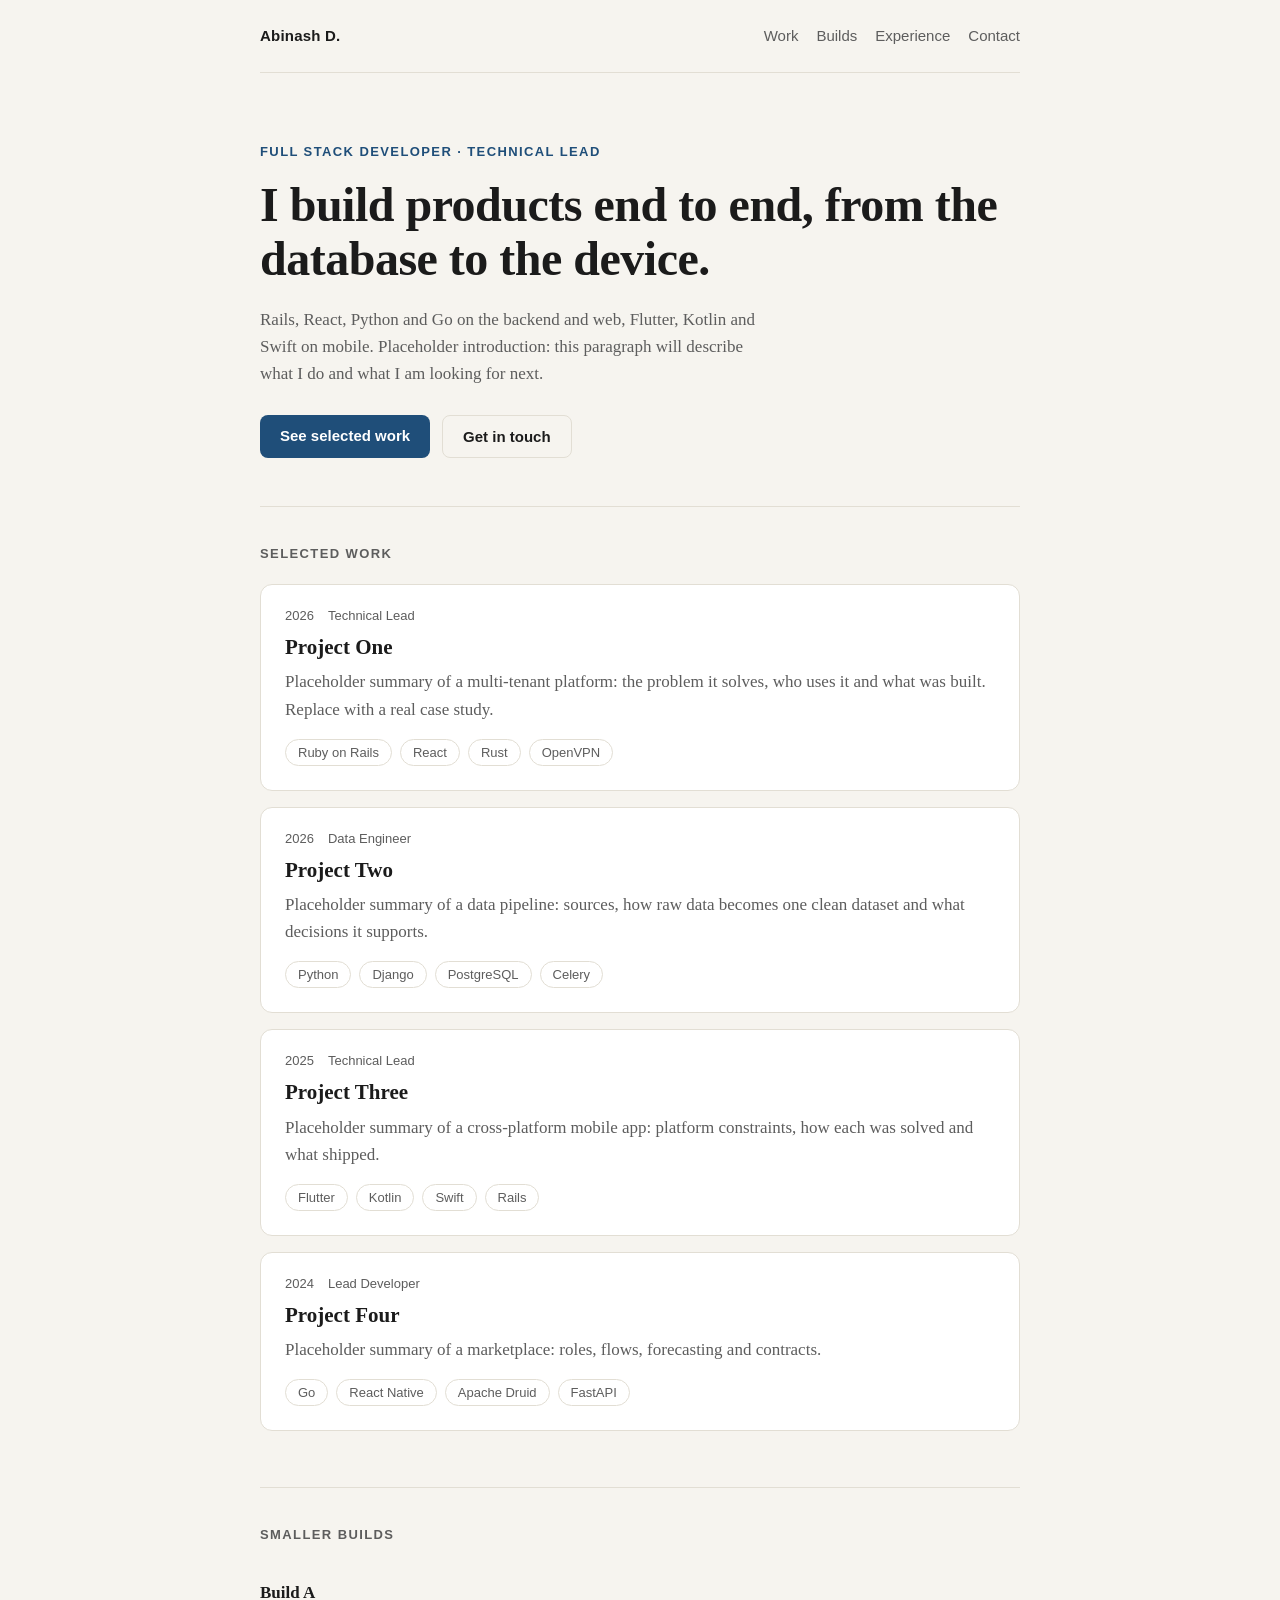
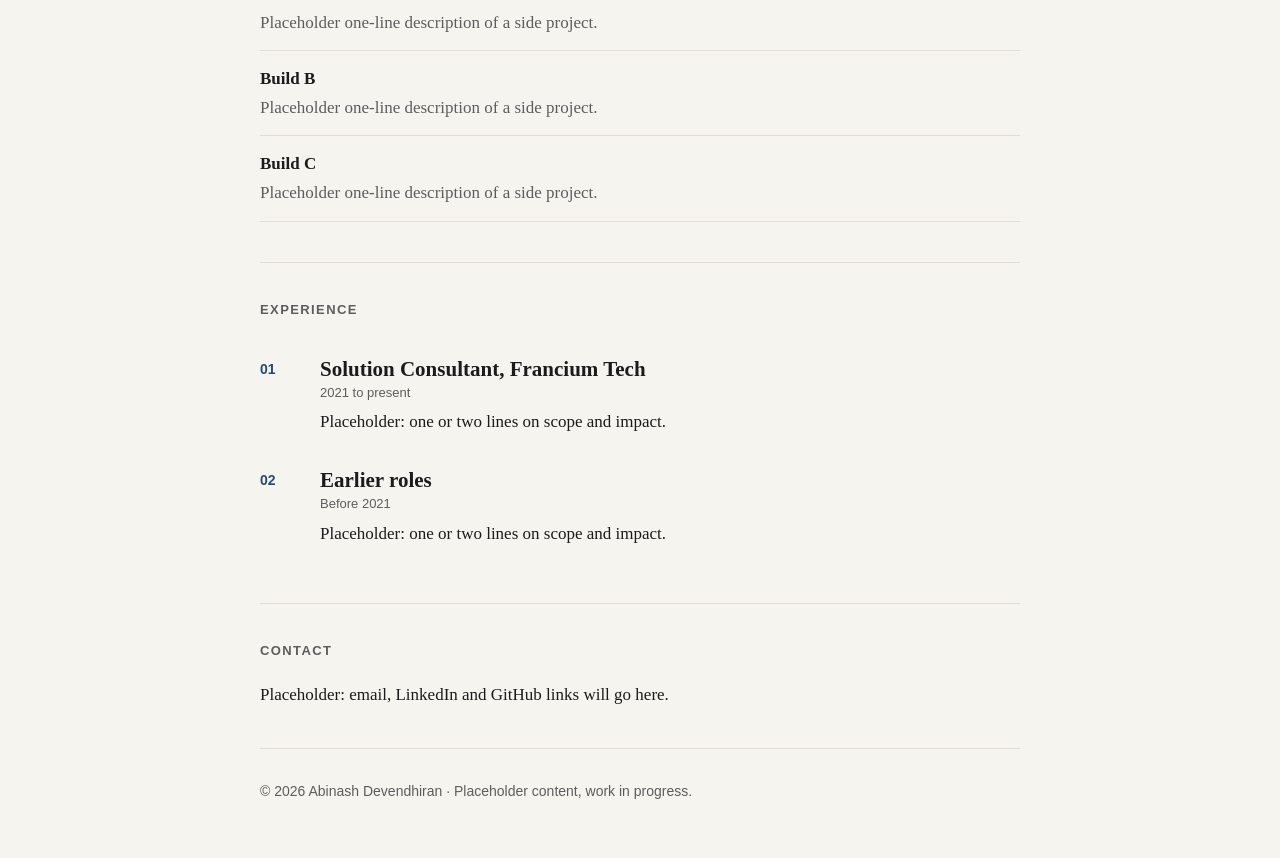
==== index.html @ 57fc30dc "Add portfolio skeleton with placeholder content Co-Authored-By: Claude Sonnet 5.5 <noreply@anthropic" ====
<!doctype html>
<html lang="en">
<head>
<meta charset="utf-8">
<meta name="viewport" content="width=device-width, initial-scale=1">
<title>Abinash Devendhiran — Full Stack Developer</title>
<meta name="description" content="Portfolio of Abinash Devendhiran, full stack developer and technical lead.">
<link rel="stylesheet" href="style.css">
</head>
<body>
<a class="skip" href="#work">Skip to content</a>

<header class="top">
  <a class="brand" href="#">Abinash D.</a>
  <nav aria-label="Primary">
    <a href="#work">Work</a>
    <a href="#builds">Builds</a>
    <a href="#experience">Experience</a>
    <a href="#contact">Contact</a>
  </nav>
</header>

<main>
  <section class="hero">
    <p class="eyebrow">Full stack developer · Technical lead</p>
    <h1>I build products end to end, from the database to the device.</h1>
    <p class="lede">Rails, React, Python and Go on the backend and web, Flutter, Kotlin and Swift on mobile. Placeholder introduction: this paragraph will describe what I do and what I am looking for next.</p>
    <p class="cta"><a class="btn" href="#work">See selected work</a> <a class="btn ghost" href="#contact">Get in touch</a></p>
  </section>

  <section id="work">
    <h2>Selected work</h2>
    <article class="card">
      <div class="meta"><span>2026</span><span>Technical Lead</span></div>
      <h3>Project One</h3>
      <p>Placeholder summary of a multi-tenant platform: the problem it solves, who uses it and what was built. Replace with a real case study.</p>
      <ul class="tags"><li>Ruby on Rails</li><li>React</li><li>Rust</li><li>OpenVPN</li></ul>
    </article>
    <article class="card">
      <div class="meta"><span>2026</span><span>Data Engineer</span></div>
      <h3>Project Two</h3>
      <p>Placeholder summary of a data pipeline: sources, how raw data becomes one clean dataset and what decisions it supports.</p>
      <ul class="tags"><li>Python</li><li>Django</li><li>PostgreSQL</li><li>Celery</li></ul>
    </article>
    <article class="card">
      <div class="meta"><span>2025</span><span>Technical Lead</span></div>
      <h3>Project Three</h3>
      <p>Placeholder summary of a cross-platform mobile app: platform constraints, how each was solved and what shipped.</p>
      <ul class="tags"><li>Flutter</li><li>Kotlin</li><li>Swift</li><li>Rails</li></ul>
    </article>
    <article class="card">
      <div class="meta"><span>2024</span><span>Lead Developer</span></div>
      <h3>Project Four</h3>
      <p>Placeholder summary of a marketplace: roles, flows, forecasting and contracts.</p>
      <ul class="tags"><li>Go</li><li>React Native</li><li>Apache Druid</li><li>FastAPI</li></ul>
    </article>
  </section>

  <section id="builds">
    <h2>Smaller builds</h2>
    <ul class="list">
      <li><strong>Build A</strong><span>Placeholder one-line description of a side project.</span></li>
      <li><strong>Build B</strong><span>Placeholder one-line description of a side project.</span></li>
      <li><strong>Build C</strong><span>Placeholder one-line description of a side project.</span></li>
    </ul>
  </section>

  <section id="experience">
    <h2>Experience</h2>
    <ol class="timeline">
      <li><span class="n">01</span><div><h3>Solution Consultant, Francium Tech</h3><p class="when">2021 to present</p><p>Placeholder: one or two lines on scope and impact.</p></div></li>
      <li><span class="n">02</span><div><h3>Earlier roles</h3><p class="when">Before 2021</p><p>Placeholder: one or two lines on scope and impact.</p></div></li>
    </ol>
  </section>

  <section id="contact">
    <h2>Contact</h2>
    <p>Placeholder: email, LinkedIn and GitHub links will go here.</p>
  </section>
</main>

<footer>
  <p>© 2026 Abinash Devendhiran · Placeholder content, work in progress.</p>
</footer>
</body>
</html>
---- style.css ----
:root {
  --bg: #f6f4ef;
  --surface: #ffffff;
  --ink: #1b1b1b;
  --muted: #5d5d5d;
  --line: #e2ded4;
  --accent: #1f4e79;
  --accent-ink: #ffffff;
}
@media (prefers-color-scheme: dark) {
  :root {
    --bg: #121316;
    --surface: #1a1c21;
    --ink: #ececec;
    --muted: #a0a3aa;
    --line: #2a2d34;
    --accent: #8db7e8;
    --accent-ink: #0e1116;
  }
}
* { box-sizing: border-box; margin: 0; padding: 0; }
html { scroll-behavior: smooth; }
body { background: var(--bg); color: var(--ink); font: 17px/1.6 Georgia, "Times New Roman", serif; }
a { color: inherit; }
.skip { position: absolute; left: -999px; top: 8px; background: var(--ink); color: var(--bg); padding: 8px 12px; border-radius: 6px; z-index: 10; }
.skip:focus { left: 16px; }

.top, main, footer { width: min(760px, 100% - 32px); margin-inline: auto; }
.top { display: flex; align-items: center; justify-content: space-between; padding: 24px 0; font-family: Arial, Helvetica, sans-serif; font-size: 15px; }
.brand { font-weight: 700; text-decoration: none; letter-spacing: .2px; }
.top nav { display: flex; align-items: center; gap: 18px; flex-wrap: wrap; justify-content: flex-end; }
.top nav a { text-decoration: none; color: var(--muted); }
.top nav a:hover { color: var(--ink); }
.pill { border: 1px solid var(--line); padding: 6px 14px; border-radius: 999px; color: var(--ink) !important; }

.hero { padding: 72px 0 48px; }
.eyebrow { font: 600 13px/1 Arial, Helvetica, sans-serif; text-transform: uppercase; letter-spacing: 1.4px; color: var(--accent); margin-bottom: 20px; }
h1 { font-size: clamp(32px, 6vw, 48px); line-height: 1.12; font-weight: 700; letter-spacing: -.5px; }
.lede { color: var(--muted); margin-top: 20px; max-width: 60ch; }
.cta { margin-top: 28px; display: flex; gap: 12px; flex-wrap: wrap; }
.btn { font: 600 15px/1 Arial, Helvetica, sans-serif; text-decoration: none; background: var(--accent); color: var(--accent-ink); padding: 13px 20px; border-radius: 8px; }
.btn.ghost { background: transparent; color: var(--ink); border: 1px solid var(--line); }

section { padding: 40px 0; border-top: 1px solid var(--line); }
h2 { font: 700 13px/1 Arial, Helvetica, sans-serif; text-transform: uppercase; letter-spacing: 1.4px; color: var(--muted); margin-bottom: 24px; }
h3 { font-size: 21px; line-height: 1.25; }

.card { background: var(--surface); border: 1px solid var(--line); border-radius: 12px; padding: 24px; margin-bottom: 16px; }
.meta { display: flex; gap: 14px; font: 13px/1 Arial, Helvetica, sans-serif; color: var(--muted); margin-bottom: 12px; }
.card p { color: var(--muted); margin-top: 8px; }
.tags { list-style: none; display: flex; flex-wrap: wrap; gap: 8px; margin-top: 16px; }
.tags li { font: 13px/1 Arial, Helvetica, sans-serif; border: 1px solid var(--line); border-radius: 999px; padding: 6px 12px; color: var(--muted); }

.list { list-style: none; }
.list li { display: flex; flex-direction: column; gap: 2px; padding: 14px 0; border-bottom: 1px solid var(--line); }
.list span { color: var(--muted); }

.timeline { list-style: none; }
.timeline li { display: grid; grid-template-columns: 48px 1fr; gap: 12px; padding: 16px 0; }
.n { font: 700 14px/1.9 Arial, Helvetica, sans-serif; color: var(--accent); }
.when { font: 13px/1.4 Arial, Helvetica, sans-serif; color: var(--muted); margin: 2px 0 6px; }

footer { padding: 32px 0 56px; border-top: 1px solid var(--line); color: var(--muted); font: 14px/1.5 Arial, Helvetica, sans-serif; }
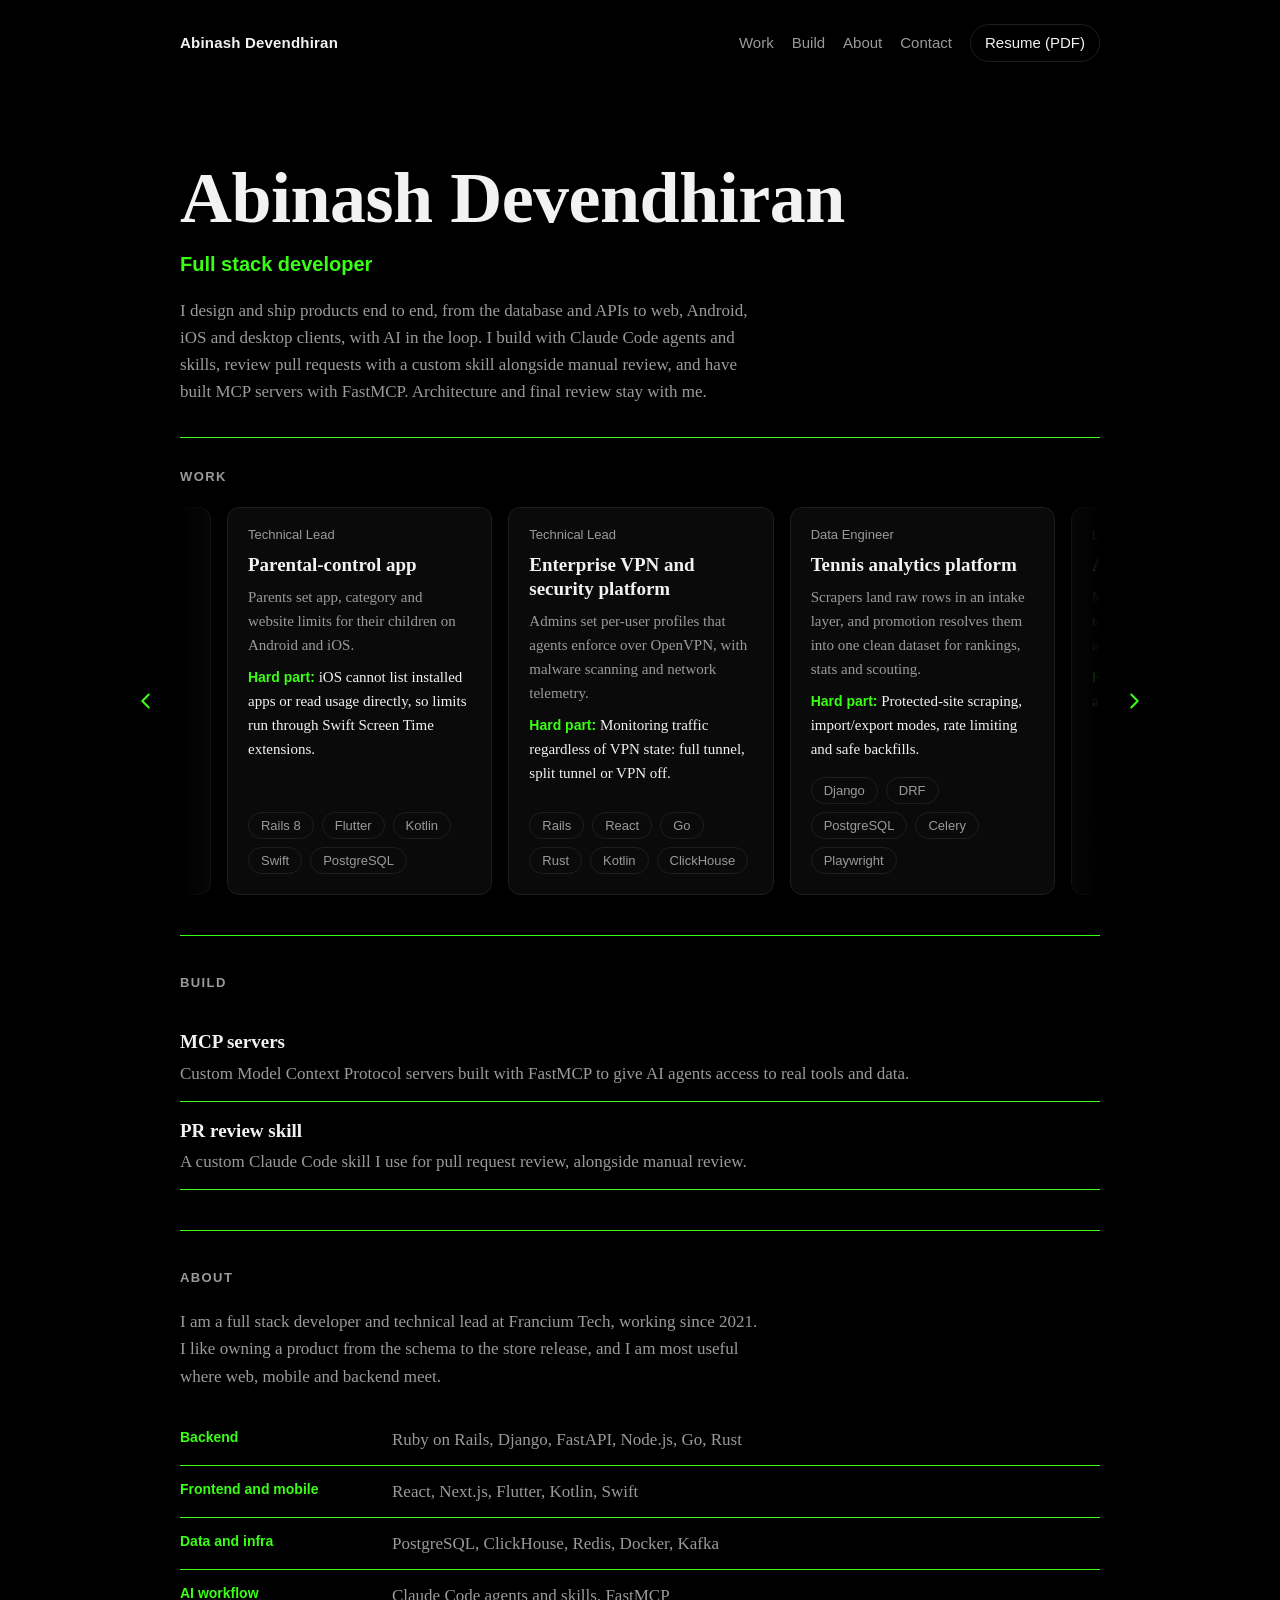
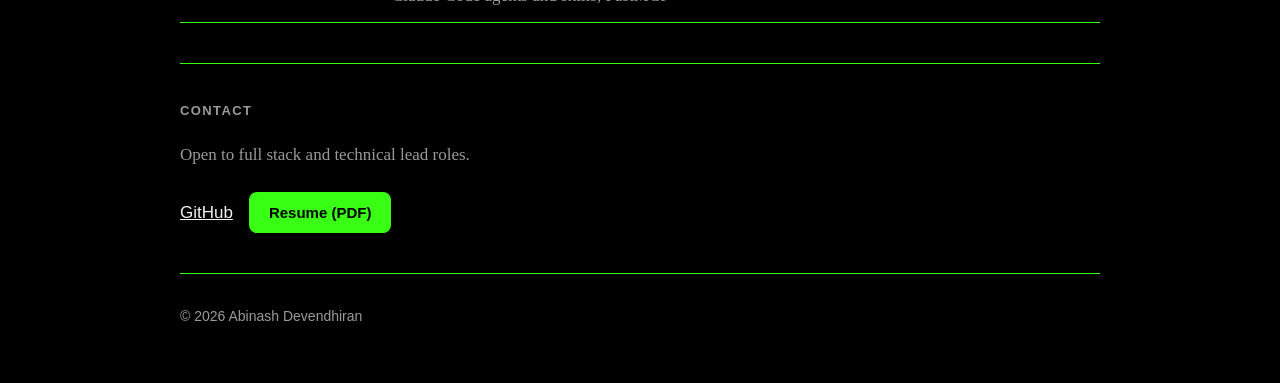
==== commit fad685e8: "Add hero, work carousel, build, about and contact sections Co-Authored-By: Claude Sonnet 5.5 <norepl" ====
--- a/index.html
+++ b/index.html
@@ -5,82 +5,142 @@
 <meta name="viewport" content="width=device-width, initial-scale=1">
 <title>Abinash Devendhiran — Full Stack Developer</title>
 <meta name="description" content="Portfolio of Abinash Devendhiran, full stack developer and technical lead.">
+<script>document.documentElement.classList.add("js")</script>
 <link rel="stylesheet" href="style.css">
 </head>
 <body>
-<a class="skip" href="#work">Skip to content</a>
-
 <header class="top">
-  <a class="brand" href="#">Abinash D.</a>
+  <a class="brand" href="#">Abinash Devendhiran</a>
   <nav aria-label="Primary">
     <a href="#work">Work</a>
-    <a href="#builds">Builds</a>
-    <a href="#experience">Experience</a>
+    <a href="#build">Build</a>
+    <a href="#about">About</a>
     <a href="#contact">Contact</a>
+    <a class="pill" href="resume.pdf" target="_blank" rel="noopener">Resume (PDF)</a>
   </nav>
 </header>
 
 <main>
   <section class="hero">
-    <p class="eyebrow">Full stack developer · Technical lead</p>
-    <h1>I build products end to end, from the database to the device.</h1>
-    <p class="lede">Rails, React, Python and Go on the backend and web, Flutter, Kotlin and Swift on mobile. Placeholder introduction: this paragraph will describe what I do and what I am looking for next.</p>
-    <p class="cta"><a class="btn" href="#work">See selected work</a> <a class="btn ghost" href="#contact">Get in touch</a></p>
+    <h1>Abinash Devendhiran</h1>
+    <p class="role">Full stack developer</p>
+    <p class="lede">I design and ship products end to end, from the database and APIs to web, Android, iOS and desktop clients, with AI in the loop. I build with Claude Code agents and skills, review pull requests with a custom skill alongside manual review, and have built MCP servers with FastMCP. Architecture and final review stay with me.</p>
   </section>
 
   <section id="work">
-    <h2>Selected work</h2>
+    <h2>Work</h2>
+    <div class="carousel">
+    <button class="chev" type="button" aria-label="Previous projects" data-dir="-1"><svg viewBox="0 0 24 24" width="22" height="22" fill="none" stroke="currentColor" stroke-width="2.2" stroke-linecap="round" stroke-linejoin="round"><path d="M15 5l-7 7 7 7"/></svg></button>
+    <div class="track">
     <article class="card">
-      <div class="meta"><span>2026</span><span>Technical Lead</span></div>
-      <h3>Project One</h3>
-      <p>Placeholder summary of a multi-tenant platform: the problem it solves, who uses it and what was built. Replace with a real case study.</p>
-      <ul class="tags"><li>Ruby on Rails</li><li>React</li><li>Rust</li><li>OpenVPN</li></ul>
+      <div class="meta"><span>Technical Lead</span></div>
+      <h3>Parental-control app</h3>
+      <p>Parents set app, category and website limits for their children on Android and iOS.</p>
+      <p class="hard"><strong>Hard part:</strong> iOS cannot list installed apps or read usage directly, so limits run through Swift Screen Time extensions.</p>
+      <ul class="tags"><li>Rails 8</li><li>Flutter</li><li>Kotlin</li><li>Swift</li><li>PostgreSQL</li></ul>
     </article>
     <article class="card">
-      <div class="meta"><span>2026</span><span>Data Engineer</span></div>
-      <h3>Project Two</h3>
-      <p>Placeholder summary of a data pipeline: sources, how raw data becomes one clean dataset and what decisions it supports.</p>
-      <ul class="tags"><li>Python</li><li>Django</li><li>PostgreSQL</li><li>Celery</li></ul>
+      <div class="meta"><span>Technical Lead</span></div>
+      <h3>Enterprise VPN and security platform</h3>
+      <p>Admins set per-user profiles that agents enforce over OpenVPN, with malware scanning and network telemetry.</p>
+      <p class="hard"><strong>Hard part:</strong> Monitoring traffic regardless of VPN state: full tunnel, split tunnel or VPN off.</p>
+      <ul class="tags"><li>Rails</li><li>React</li><li>Go</li><li>Rust</li><li>Kotlin</li><li>ClickHouse</li></ul>
     </article>
     <article class="card">
-      <div class="meta"><span>2025</span><span>Technical Lead</span></div>
-      <h3>Project Three</h3>
-      <p>Placeholder summary of a cross-platform mobile app: platform constraints, how each was solved and what shipped.</p>
-      <ul class="tags"><li>Flutter</li><li>Kotlin</li><li>Swift</li><li>Rails</li></ul>
+      <div class="meta"><span>Data Engineer</span></div>
+      <h3>Tennis analytics platform</h3>
+      <p>Scrapers land raw rows in an intake layer, and promotion resolves them into one clean dataset for rankings, stats and scouting.</p>
+      <p class="hard"><strong>Hard part:</strong> Protected-site scraping, import/export modes, rate limiting and safe backfills.</p>
+      <ul class="tags"><li>Django</li><li>DRF</li><li>PostgreSQL</li><li>Celery</li><li>Playwright</li></ul>
     </article>
     <article class="card">
-      <div class="meta"><span>2024</span><span>Lead Developer</span></div>
-      <h3>Project Four</h3>
-      <p>Placeholder summary of a marketplace: roles, flows, forecasting and contracts.</p>
-      <ul class="tags"><li>Go</li><li>React Native</li><li>Apache Druid</li><li>FastAPI</li></ul>
+      <div class="meta"><span>Lead Developer</span></div>
+      <h3>Agri marketplace</h3>
+      <p>Marketplace with transport tendering, market data forecasting and a virtual data room.</p>
+      <p class="hard"><strong>Hard part:</strong> Forecasting pipeline and a smart-contract based secure flow.</p>
+      <ul class="tags"><li>Go</li><li>Rails</li><li>React Native</li><li>Apache Druid</li><li>FastAPI</li></ul>
     </article>
+    <article class="card">
+      <div class="meta"><span>Full Stack Developer · Freelance</span></div>
+      <h3>Cloud kitchen platform</h3>
+      <p>Customers order one-time or subscribe to meal plans, and the kitchen runs everything from an admin portal. Built solo.</p>
+      <p class="hard"><strong>Hard part:</strong> Four roles with their own flows, per-meal delivery addresses, and skipping meals inside WhatsApp.</p>
+      <ul class="tags"><li>Rails 8</li><li>React</li><li>Flutter</li><li>Razorpay</li><li>WhatsApp API</li></ul>
+    </article>
+    <article class="card">
+      <div class="meta"><span>Full Stack Developer · Freelance</span></div>
+      <h3>Photo studio registry</h3>
+      <p>Serverless work and payment registry where every phone and computer holds a full copy of the data.</p>
+      <p class="hard"><strong>Hard part:</strong> Peer-to-peer sync with no server: version vectors and Lamport clocks make every device converge.</p>
+      <ul class="tags"><li>Flutter</li><li>Rust</li><li>C#</li><li>Swift</li><li>iroh</li></ul>
+    </article>
+    </div>
+    <button class="chev" type="button" aria-label="Next projects" data-dir="1"><svg viewBox="0 0 24 24" width="22" height="22" fill="none" stroke="currentColor" stroke-width="2.2" stroke-linecap="round" stroke-linejoin="round"><path d="M9 5l7 7-7 7"/></svg></button>
+    </div>
   </section>
 
-  <section id="builds">
-    <h2>Smaller builds</h2>
+  <section id="build">
+    <h2>Build</h2>
     <ul class="list">
-      <li><strong>Build A</strong><span>Placeholder one-line description of a side project.</span></li>
-      <li><strong>Build B</strong><span>Placeholder one-line description of a side project.</span></li>
-      <li><strong>Build C</strong><span>Placeholder one-line description of a side project.</span></li>
+      <li><strong>MCP servers</strong><span>Custom Model Context Protocol servers built with FastMCP to give AI agents access to real tools and data.</span></li>
+      <li><strong>PR review skill</strong><span>A custom Claude Code skill I use for pull request review, alongside manual review.</span></li>
     </ul>
   </section>
 
-  <section id="experience">
-    <h2>Experience</h2>
-    <ol class="timeline">
-      <li><span class="n">01</span><div><h3>Solution Consultant, Francium Tech</h3><p class="when">2021 to present</p><p>Placeholder: one or two lines on scope and impact.</p></div></li>
-      <li><span class="n">02</span><div><h3>Earlier roles</h3><p class="when">Before 2021</p><p>Placeholder: one or two lines on scope and impact.</p></div></li>
-    </ol>
+  <section id="about">
+    <h2>About</h2>
+    <p class="about-text">I am a full stack developer and technical lead at Francium Tech, working since 2021. I like owning a product from the schema to the store release, and I am most useful where web, mobile and backend meet.</p>
+    <ul class="skills">
+      <li><b>Backend</b><span>Ruby on Rails, Django, FastAPI, Node.js, Go, Rust</span></li>
+      <li><b>Frontend and mobile</b><span>React, Next.js, Flutter, Kotlin, Swift</span></li>
+      <li><b>Data and infra</b><span>PostgreSQL, ClickHouse, Redis, Docker, Kafka</span></li>
+      <li><b>AI workflow</b><span>Claude Code agents and skills, FastMCP</span></li>
+    </ul>
   </section>
 
   <section id="contact">
     <h2>Contact</h2>
-    <p>Placeholder: email, LinkedIn and GitHub links will go here.</p>
+    <p class="about-text">Open to full stack and technical lead roles.</p>
+    <p class="links"><a href="https://github.com/Abinash0416" target="_blank" rel="noopener">GitHub</a> <a class="btn" href="resume.pdf" target="_blank" rel="noopener">Resume (PDF)</a></p>
   </section>
 </main>
 
-<footer>
-  <p>© 2026 Abinash Devendhiran · Placeholder content, work in progress.</p>
-</footer>
+<footer><p>© 2026 Abinash Devendhiran</p></footer>
+<script>
+const title = document.querySelector(".hero h1");
+new IntersectionObserver(([e]) => {
+  document.documentElement.classList.toggle("scrolled", !e.isIntersecting);
+}, { rootMargin: "-64px 0px 0px 0px" }).observe(title);
+
+const track = document.querySelector(".track");
+const chevs = document.querySelectorAll(".chev");
+const originals = [...track.children];
+const before = originals.map(c => c.cloneNode(true));
+const after = originals.map(c => c.cloneNode(true));
+[...before, ...after].forEach(c => c.setAttribute("aria-hidden", "true"));
+before.forEach(c => track.insertBefore(c, originals[0]));
+after.forEach(c => track.appendChild(c));
+
+const step = () => originals[1].offsetLeft - originals[0].offsetLeft;
+const setWidth = () => step() * originals.length;
+const start = () => originals[0].offsetLeft - track.offsetLeft - parseFloat(getComputedStyle(track).paddingLeft);
+const center = () => { track.style.scrollBehavior = "auto"; track.scrollLeft = start(); track.style.scrollBehavior = ""; };
+
+let settle;
+const recenter = () => {
+  const s0 = start();
+  const w = setWidth();
+  if (track.scrollLeft < s0 - w / 2 || track.scrollLeft >= s0 + w / 2) {
+    const shift = track.scrollLeft < s0 ? w : -w;
+    track.style.scrollSnapType = "none";
+    track.scrollLeft += shift;
+    track.style.scrollSnapType = "";
+  }
+};
+track.addEventListener("scroll", () => { clearTimeout(settle); settle = setTimeout(recenter, 140); }, { passive: true });
+chevs.forEach(b => b.addEventListener("click", () => track.scrollBy({ left: step() * b.dataset.dir, behavior: "smooth" })));
+window.addEventListener("resize", center);
+center();
+</script>
 </body>
 </html>
--- a/style.css
+++ b/style.css
@@ -1,22 +1,12 @@
 :root {
-  --bg: #f6f4ef;
-  --surface: #ffffff;
-  --ink: #1b1b1b;
-  --muted: #5d5d5d;
-  --line: #e2ded4;
-  --accent: #1f4e79;
-  --accent-ink: #ffffff;
-}
-@media (prefers-color-scheme: dark) {
-  :root {
-    --bg: #121316;
-    --surface: #1a1c21;
-    --ink: #ececec;
-    --muted: #a0a3aa;
-    --line: #2a2d34;
-    --accent: #8db7e8;
-    --accent-ink: #0e1116;
-  }
+  color-scheme: dark;
+  --bg: #000000;
+  --surface: #0a0a0a;
+  --ink: #f2f2f2;
+  --muted: #9a9a9a;
+  --line: #1e1e1e;
+  --accent: #39ff14;
+  --accent-ink: #000000;
 }
 * { box-sizing: border-box; margin: 0; padding: 0; }
 html { scroll-behavior: smooth; }
@@ -25,18 +15,19 @@
 .skip { position: absolute; left: -999px; top: 8px; background: var(--ink); color: var(--bg); padding: 8px 12px; border-radius: 6px; z-index: 10; }
 .skip:focus { left: 16px; }
 
-.top, main, footer { width: min(760px, 100% - 32px); margin-inline: auto; }
-.top { display: flex; align-items: center; justify-content: space-between; padding: 24px 0; font-family: Arial, Helvetica, sans-serif; font-size: 15px; }
-.brand { font-weight: 700; text-decoration: none; letter-spacing: .2px; }
+.top, main, footer { width: min(920px, 100% - 64px); margin-inline: auto; }
+.top { position: sticky; top: 0; z-index: 5; background: color-mix(in srgb, var(--bg) 88%, transparent); backdrop-filter: blur(8px); display: flex; align-items: center; justify-content: space-between; padding: 24px 0; font-family: Arial, Helvetica, sans-serif; font-size: 15px; }
+.brand { transition: opacity .35s ease; font-weight: 700; text-decoration: none; letter-spacing: .2px; }
 .top nav { display: flex; align-items: center; gap: 18px; flex-wrap: wrap; justify-content: flex-end; }
 .top nav a { text-decoration: none; color: var(--muted); }
 .top nav a:hover { color: var(--ink); }
 .pill { border: 1px solid var(--line); padding: 6px 14px; border-radius: 999px; color: var(--ink) !important; }
 
-.hero { padding: 72px 0 48px; }
+.hero { padding: 72px 0 48px; border-top: 0; }
+.role { font: 600 20px/1.3 Arial, Helvetica, sans-serif; color: var(--accent); margin-top: 12px; }
 .eyebrow { font: 600 13px/1 Arial, Helvetica, sans-serif; text-transform: uppercase; letter-spacing: 1.4px; color: var(--accent); margin-bottom: 20px; }
-h1 { font-size: clamp(32px, 6vw, 48px); line-height: 1.12; font-weight: 700; letter-spacing: -.5px; }
-.lede { color: var(--muted); margin-top: 20px; max-width: 60ch; }
+h1 { font-size: clamp(40px, 9vw, 72px); line-height: 1.12; font-weight: 700; letter-spacing: -.5px; }
+.lede { color: var(--muted); margin-top: 20px; max-width: 68ch; }
 .cta { margin-top: 28px; display: flex; gap: 12px; flex-wrap: wrap; }
 .btn { font: 600 15px/1 Arial, Helvetica, sans-serif; text-decoration: none; background: var(--accent); color: var(--accent-ink); padding: 13px 20px; border-radius: 8px; }
 .btn.ghost { background: transparent; color: var(--ink); border: 1px solid var(--line); }
@@ -61,3 +52,41 @@
 .when { font: 13px/1.4 Arial, Helvetica, sans-serif; color: var(--muted); margin: 2px 0 6px; }
 
 footer { padding: 32px 0 56px; border-top: 1px solid var(--line); color: var(--muted); font: 14px/1.5 Arial, Helvetica, sans-serif; }
+
+.js .brand { opacity: 0; pointer-events: none; }
+.js.scrolled .brand { opacity: 1; pointer-events: auto; }
+@media (prefers-reduced-motion: reduce) { .brand { transition: none; } }
+
+.hard { color: var(--ink) !important; font-size: 16px; }
+.hard strong { color: var(--accent); font-family: Arial, Helvetica, sans-serif; font-size: 14px; }
+.card { transition: border-color .2s ease; }
+.card:hover { border-color: var(--accent); }
+.list strong { font-size: 19px; }
+.about-text { max-width: 68ch; color: var(--muted); }
+.skills { list-style: none; margin-top: 24px; }
+.skills li { display: grid; grid-template-columns: 200px 1fr; gap: 12px; padding: 12px 0; border-bottom: 1px solid var(--line); }
+.skills b { font: 600 14px/1.6 Arial, Helvetica, sans-serif; color: var(--accent); }
+.skills span { color: var(--muted); }
+.links { margin-top: 24px; display: flex; gap: 16px; align-items: center; flex-wrap: wrap; font-family: Arial, Helvetica, sans-serif; }
+@media (max-width: 600px) { .skills li { grid-template-columns: 1fr; gap: 2px; } }
+
+.carousel { position: relative; }
+@property --fl { syntax: "<length-percentage>"; inherits: false; initial-value: 0px; }
+@property --fr { syntax: "<length-percentage>"; inherits: false; initial-value: 0px; }
+.track { --fl: 5%; --fr: 5%; padding-inline: 5%; scroll-padding-inline: 5%; -webkit-mask-image: linear-gradient(to right, transparent 0, #000 var(--fl), #000 calc(100% - var(--fr)), transparent 100%); mask-image: linear-gradient(to right, transparent 0, #000 var(--fl), #000 calc(100% - var(--fr)), transparent 100%); transition: --fl .25s ease, --fr .25s ease; }
+.track { display: flex; gap: 16px; overflow-x: auto; scroll-snap-type: x mandatory; scrollbar-width: none; }
+.track::-webkit-scrollbar { display: none; }
+.track .card { flex: 0 0 calc((100% - 32px) / 3); scroll-snap-align: start; margin-bottom: 0; padding: 20px; display: flex; flex-direction: column; }
+.track .card h3 { font-size: 19px; }
+.track .card p { font-size: 15px; }
+.track .tags { margin-top: auto; padding-top: 16px; }
+.chev { position: absolute; top: 50%; transform: translateY(-50%); left: -56px; width: 44px; height: 44px; border-radius: 50%; border: 0; background: transparent; color: var(--accent); display: grid; place-items: center; cursor: pointer; transition: opacity .2s ease; }
+.chev + .track + .chev { left: auto; right: -56px; }
+.chev:hover:not(:disabled) { opacity: .7; }
+.chev:focus-visible { outline: 2px solid var(--accent); outline-offset: 2px; }
+@media (max-width: 960px) { .track .card { flex-basis: calc((100% - 16px) / 2); } }
+@media (max-width: 1060px) { .chev { left: 4px; background: var(--bg); } .chev + .track + .chev { left: auto; right: 4px; } }
+@media (max-width: 560px) { .chev { width: 36px; height: 36px; } .track .card { flex-basis: 100%; } }
+#work { padding-top: 32px; }
+.hero { padding-bottom: 32px; }
+section, footer, .list li, .skills li { border-color: var(--accent); }
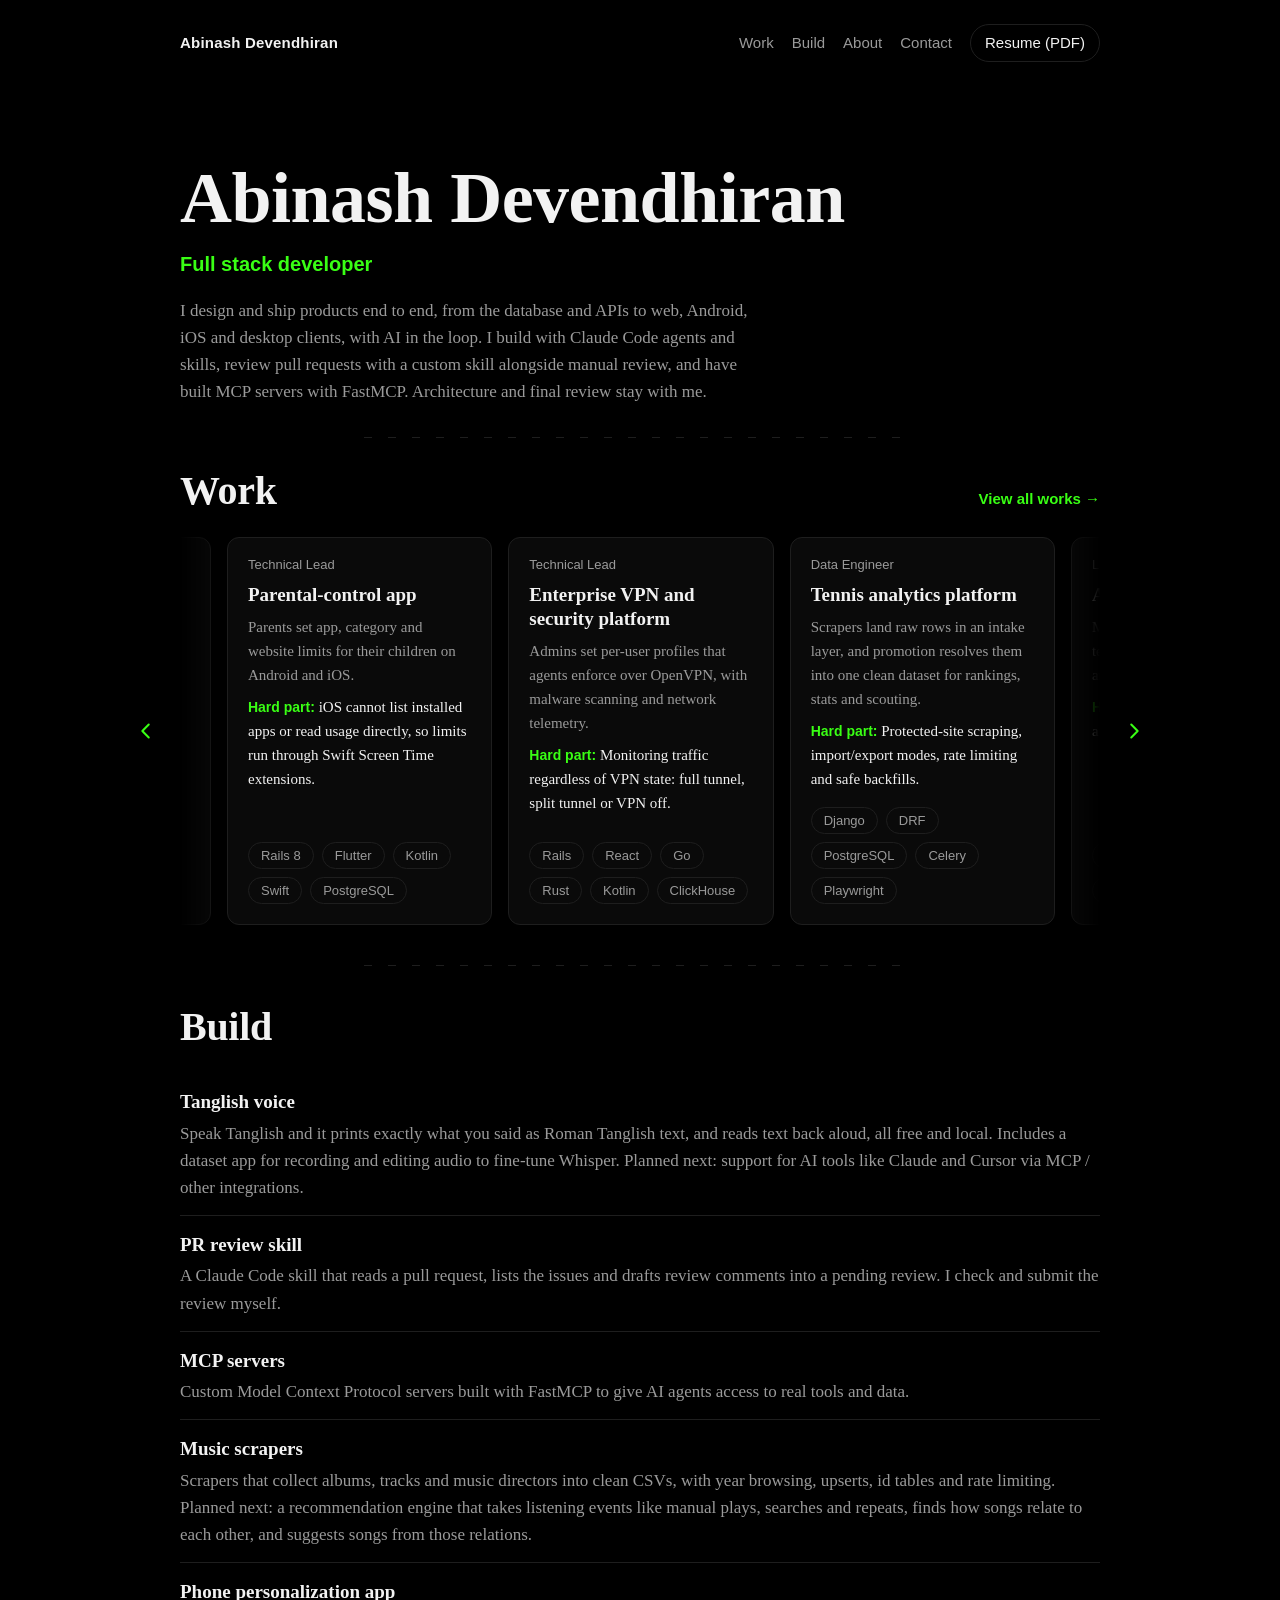
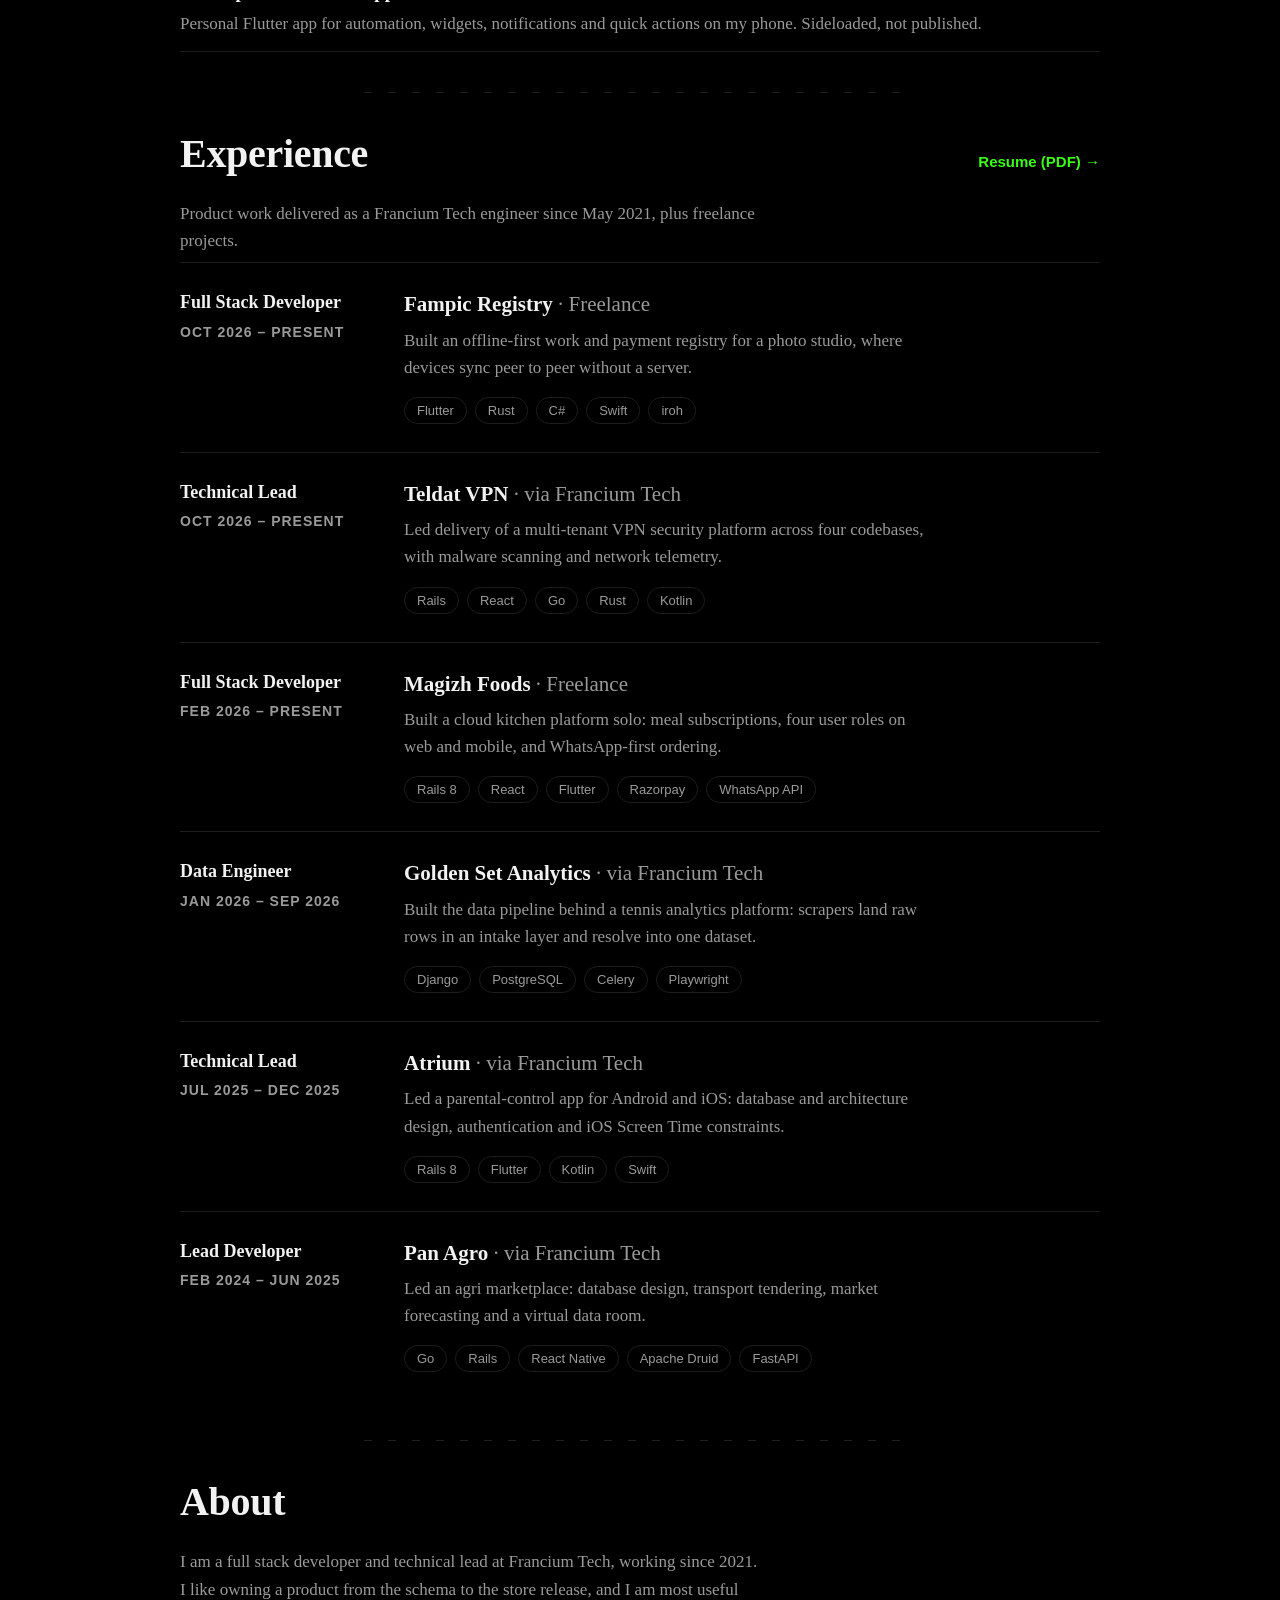
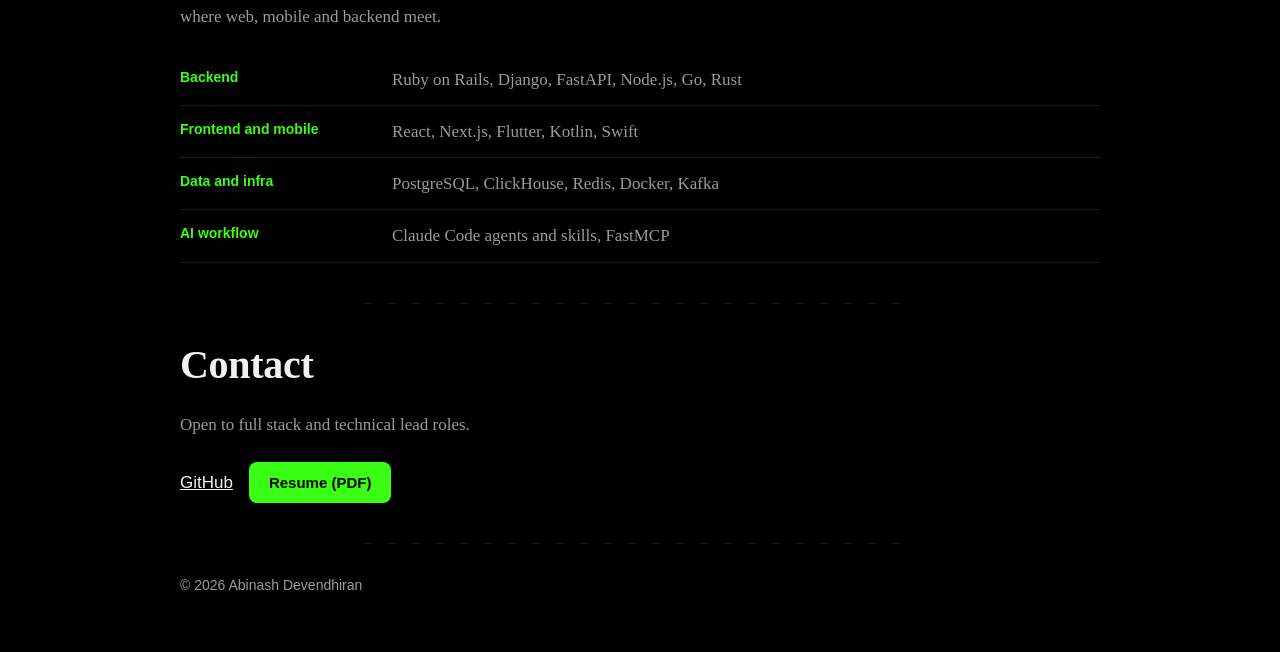
==== commit 8b539ead: "Add experience section, title headings and dashed dividers Co-Authored-By: Claude Sonnet 5.5 <norepl" ====
--- a/index.html
+++ b/index.html
@@ -28,7 +28,10 @@
   </section>
 
   <section id="work">
-    <h2>Work</h2>
+    <div class="sec-head">
+      <h2 class="title">Work</h2>
+      <a class="all" href="works.html">View all works <span aria-hidden="true">→</span></a>
+    </div>
     <div class="carousel">
     <button class="chev" type="button" aria-label="Previous projects" data-dir="-1"><svg viewBox="0 0 24 24" width="22" height="22" fill="none" stroke="currentColor" stroke-width="2.2" stroke-linecap="round" stroke-linejoin="round"><path d="M15 5l-7 7 7 7"/></svg></button>
     <div class="track">
@@ -80,15 +83,92 @@
   </section>
 
   <section id="build">
-    <h2>Build</h2>
+    <h2 class="title">Build</h2>
     <ul class="list">
+      <li><strong>Tanglish voice</strong><span>Speak Tanglish and it prints exactly what you said as Roman Tanglish text, and reads text back aloud, all free and local. Includes a dataset app for recording and editing audio to fine-tune Whisper. Planned next: support for AI tools like Claude and Cursor via MCP / other integrations.</span></li>
+      <li><strong>PR review skill</strong><span>A Claude Code skill that reads a pull request, lists the issues and drafts review comments into a pending review. I check and submit the review myself.</span></li>
       <li><strong>MCP servers</strong><span>Custom Model Context Protocol servers built with FastMCP to give AI agents access to real tools and data.</span></li>
-      <li><strong>PR review skill</strong><span>A custom Claude Code skill I use for pull request review, alongside manual review.</span></li>
+      <li><strong>Music scrapers</strong><span>Scrapers that collect albums, tracks and music directors into clean CSVs, with year browsing, upserts, id tables and rate limiting. Planned next: a recommendation engine that takes listening events like manual plays, searches and repeats, finds how songs relate to each other, and suggests songs from those relations.</span></li>
+      <li><strong>Phone personalization app</strong><span>Personal Flutter app for automation, widgets, notifications and quick actions on my phone. Sideloaded, not published.</span></li>
     </ul>
   </section>
 
+  <section id="experience">
+    <div class="sec-head">
+      <h2 class="title">Experience</h2>
+      <a class="all" href="resume.pdf" target="_blank" rel="noopener">Resume (PDF) <span aria-hidden="true">→</span></a>
+    </div>
+    <p class="about-text xp-intro">Product work delivered as a Francium Tech engineer since May 2021, plus freelance projects.</p>
+    <article class="xp-row">
+      <div class="xp-left">
+        <p class="xp-role">Full Stack Developer</p>
+        <p class="xp-when">Oct 2026 – Present</p>
+      </div>
+      <div>
+        <h3><strong>Fampic Registry</strong> <span>· Freelance</span></h3>
+        <p>Built an offline-first work and payment registry for a photo studio, where devices sync peer to peer without a server.</p>
+        <ul class="tags"><li>Flutter</li><li>Rust</li><li>C#</li><li>Swift</li><li>iroh</li></ul>
+      </div>
+    </article>
+    <article class="xp-row">
+      <div class="xp-left">
+        <p class="xp-role">Technical Lead</p>
+        <p class="xp-when">Oct 2026 – Present</p>
+      </div>
+      <div>
+        <h3><strong>Teldat VPN</strong> <span>· via Francium Tech</span></h3>
+        <p>Led delivery of a multi-tenant VPN security platform across four codebases, with malware scanning and network telemetry.</p>
+        <ul class="tags"><li>Rails</li><li>React</li><li>Go</li><li>Rust</li><li>Kotlin</li></ul>
+      </div>
+    </article>
+    <article class="xp-row">
+      <div class="xp-left">
+        <p class="xp-role">Full Stack Developer</p>
+        <p class="xp-when">Feb 2026 – Present</p>
+      </div>
+      <div>
+        <h3><strong>Magizh Foods</strong> <span>· Freelance</span></h3>
+        <p>Built a cloud kitchen platform solo: meal subscriptions, four user roles on web and mobile, and WhatsApp-first ordering.</p>
+        <ul class="tags"><li>Rails 8</li><li>React</li><li>Flutter</li><li>Razorpay</li><li>WhatsApp API</li></ul>
+      </div>
+    </article>
+    <article class="xp-row">
+      <div class="xp-left">
+        <p class="xp-role">Data Engineer</p>
+        <p class="xp-when">Jan 2026 – Sep 2026</p>
+      </div>
+      <div>
+        <h3><strong>Golden Set Analytics</strong> <span>· via Francium Tech</span></h3>
+        <p>Built the data pipeline behind a tennis analytics platform: scrapers land raw rows in an intake layer and resolve into one dataset.</p>
+        <ul class="tags"><li>Django</li><li>PostgreSQL</li><li>Celery</li><li>Playwright</li></ul>
+      </div>
+    </article>
+    <article class="xp-row">
+      <div class="xp-left">
+        <p class="xp-role">Technical Lead</p>
+        <p class="xp-when">Jul 2025 – Dec 2025</p>
+      </div>
+      <div>
+        <h3><strong>Atrium</strong> <span>· via Francium Tech</span></h3>
+        <p>Led a parental-control app for Android and iOS: database and architecture design, authentication and iOS Screen Time constraints.</p>
+        <ul class="tags"><li>Rails 8</li><li>Flutter</li><li>Kotlin</li><li>Swift</li></ul>
+      </div>
+    </article>
+    <article class="xp-row">
+      <div class="xp-left">
+        <p class="xp-role">Lead Developer</p>
+        <p class="xp-when">Feb 2024 – Jun 2025</p>
+      </div>
+      <div>
+        <h3><strong>Pan Agro</strong> <span>· via Francium Tech</span></h3>
+        <p>Led an agri marketplace: database design, transport tendering, market forecasting and a virtual data room.</p>
+        <ul class="tags"><li>Go</li><li>Rails</li><li>React Native</li><li>Apache Druid</li><li>FastAPI</li></ul>
+      </div>
+    </article>
+  </section>
+
   <section id="about">
-    <h2>About</h2>
+    <h2 class="title">About</h2>
     <p class="about-text">I am a full stack developer and technical lead at Francium Tech, working since 2021. I like owning a product from the schema to the store release, and I am most useful where web, mobile and backend meet.</p>
     <ul class="skills">
       <li><b>Backend</b><span>Ruby on Rails, Django, FastAPI, Node.js, Go, Rust</span></li>
@@ -99,7 +179,7 @@
   </section>
 
   <section id="contact">
-    <h2>Contact</h2>
+    <h2 class="title">Contact</h2>
     <p class="about-text">Open to full stack and technical lead roles.</p>
     <p class="links"><a href="https://github.com/Abinash0416" target="_blank" rel="noopener">GitHub</a> <a class="btn" href="resume.pdf" target="_blank" rel="noopener">Resume (PDF)</a></p>
   </section>
@@ -137,7 +217,11 @@
     track.style.scrollSnapType = "";
   }
 };
-track.addEventListener("scroll", () => { clearTimeout(settle); settle = setTimeout(recenter, 140); }, { passive: true });
+track.addEventListener("scroll", () => {
+  track.classList.add("scrolling");
+  clearTimeout(settle);
+  settle = setTimeout(() => { recenter(); track.classList.remove("scrolling"); }, 140);
+}, { passive: true });
 chevs.forEach(b => b.addEventListener("click", () => track.scrollBy({ left: step() * b.dataset.dir, behavior: "smooth" })));
 window.addEventListener("resize", center);
 center();
--- a/style.css
+++ b/style.css
@@ -89,4 +89,24 @@
 @media (max-width: 560px) { .chev { width: 36px; height: 36px; } .track .card { flex-basis: 100%; } }
 #work { padding-top: 32px; }
 .hero { padding-bottom: 32px; }
-section, footer, .list li, .skills li { border-color: var(--accent); }
+.track.scrolling .card { pointer-events: none; }
+.sec-head { display: flex; align-items: baseline; justify-content: space-between; gap: 16px; margin-bottom: 24px; }
+.sec-head h2 { margin-bottom: 0; }
+h2.title { font: 700 clamp(28px, 5vw, 40px)/1.1 Georgia, "Times New Roman", serif; text-transform: none; letter-spacing: -.3px; color: var(--ink); }
+.all { font: 600 15px/1 Arial, Helvetica, sans-serif; color: var(--accent); text-decoration: none; white-space: nowrap; }
+.all:hover { text-decoration: underline; text-underline-offset: 4px; }
+section, footer { position: relative; border-top: 0; }
+section::before, footer::before { content: ""; position: absolute; top: 0; left: 50%; transform: translateX(-50%); width: 60%; height: 1px; background: repeating-linear-gradient(to right, var(--line) 0 8px, transparent 8px 24px); }
+.hero::before { display: none; }
+.role-line { display: flex; align-items: baseline; justify-content: space-between; gap: 16px; flex-wrap: wrap; margin-bottom: 8px; }
+.role-line strong { font-size: 19px; }
+.role-line span { font: 14px/1.4 Arial, Helvetica, sans-serif; color: var(--muted); }
+.xp-intro { margin-bottom: 8px; }
+.xp-row { display: grid; grid-template-columns: 200px minmax(0, 1fr); gap: 24px; padding: 28px 0; border-top: 1px solid var(--line); }
+.xp-when { font: 600 14px/1.6 Arial, Helvetica, sans-serif; text-transform: uppercase; letter-spacing: 1px; color: var(--muted); padding-top: 4px; }
+.xp-row h3 { font-size: 21px; line-height: 1.3; }
+.xp-row h3 span { color: var(--muted); font-weight: 400; }
+.xp-row p:not(.xp-when) { color: var(--muted); margin-top: 8px; max-width: 62ch; }
+@media (max-width: 700px) { .xp-row { grid-template-columns: 1fr; gap: 6px; } }
+.xp-row .xp-left .xp-role { font: 700 18px/1.3 Georgia, "Times New Roman", serif; color: var(--ink); margin-top: 0; }
+.xp-left .xp-when { margin-top: 6px; padding-top: 0; }
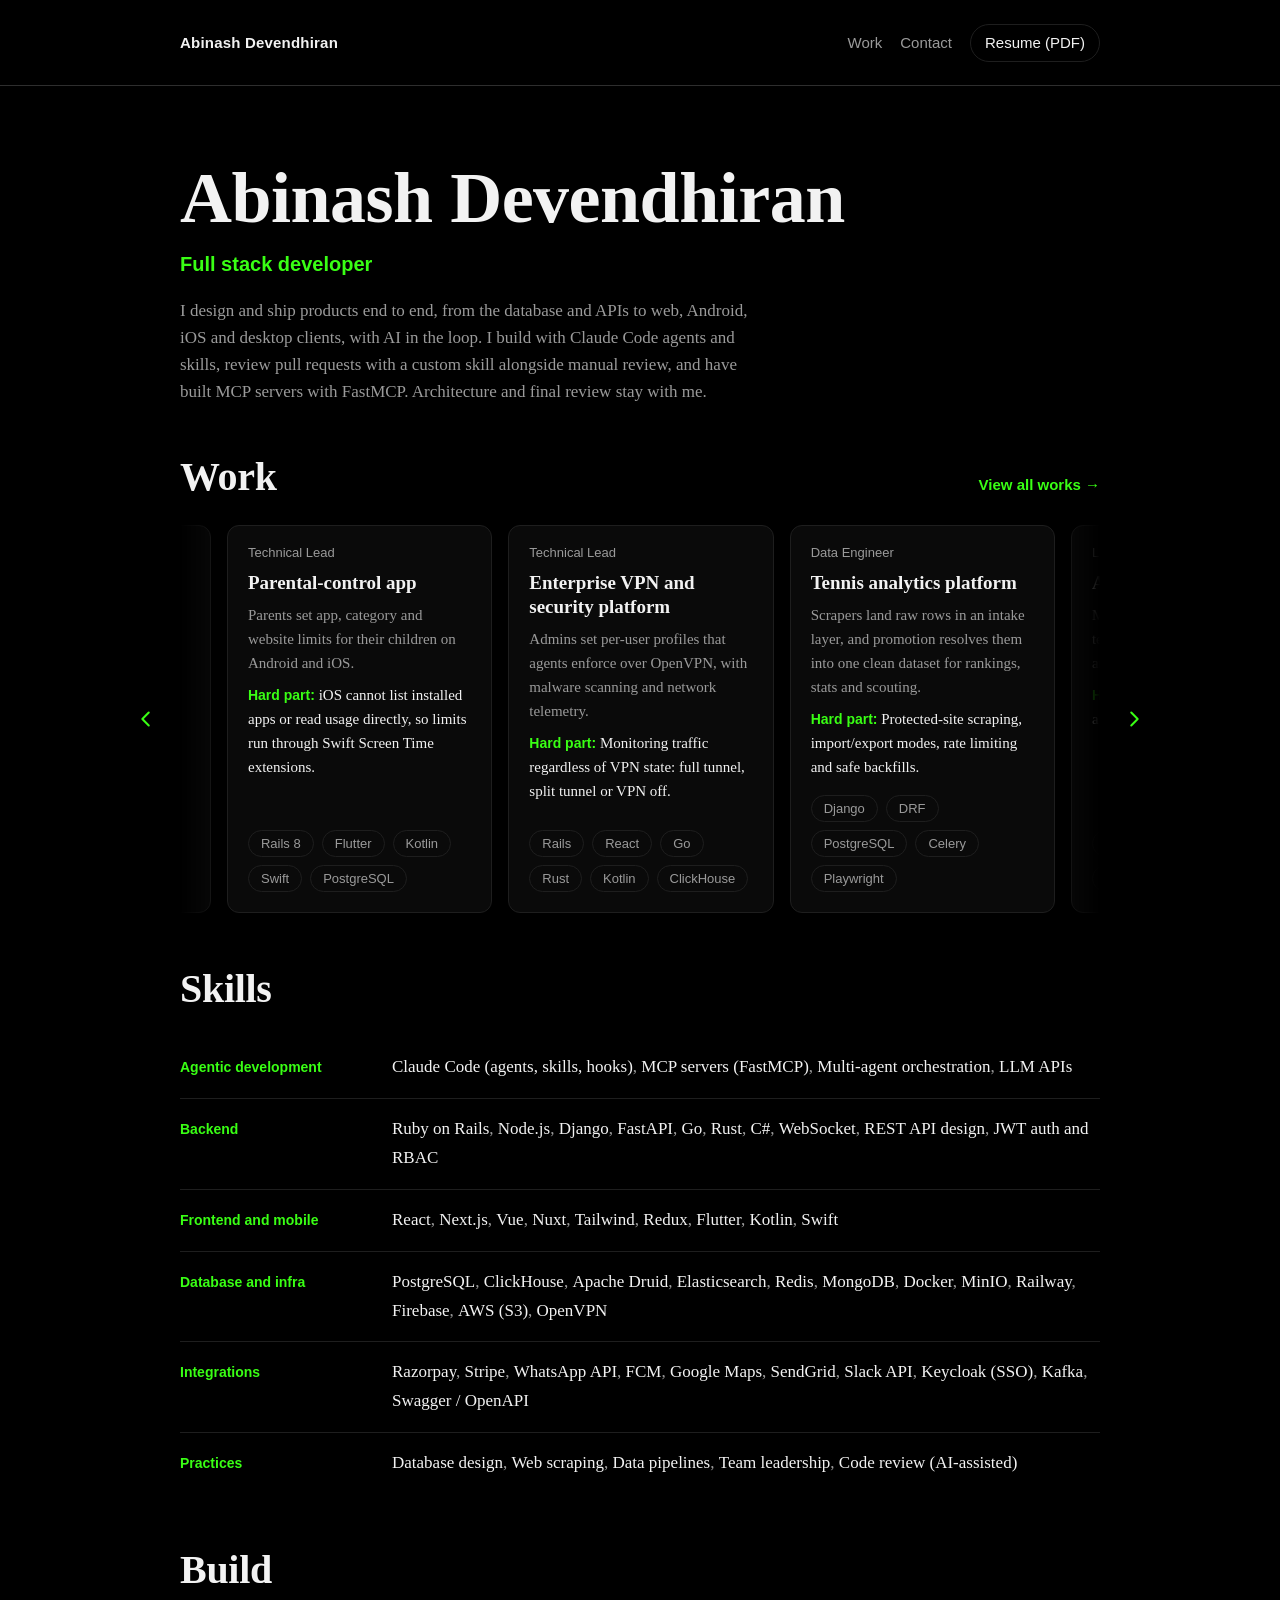
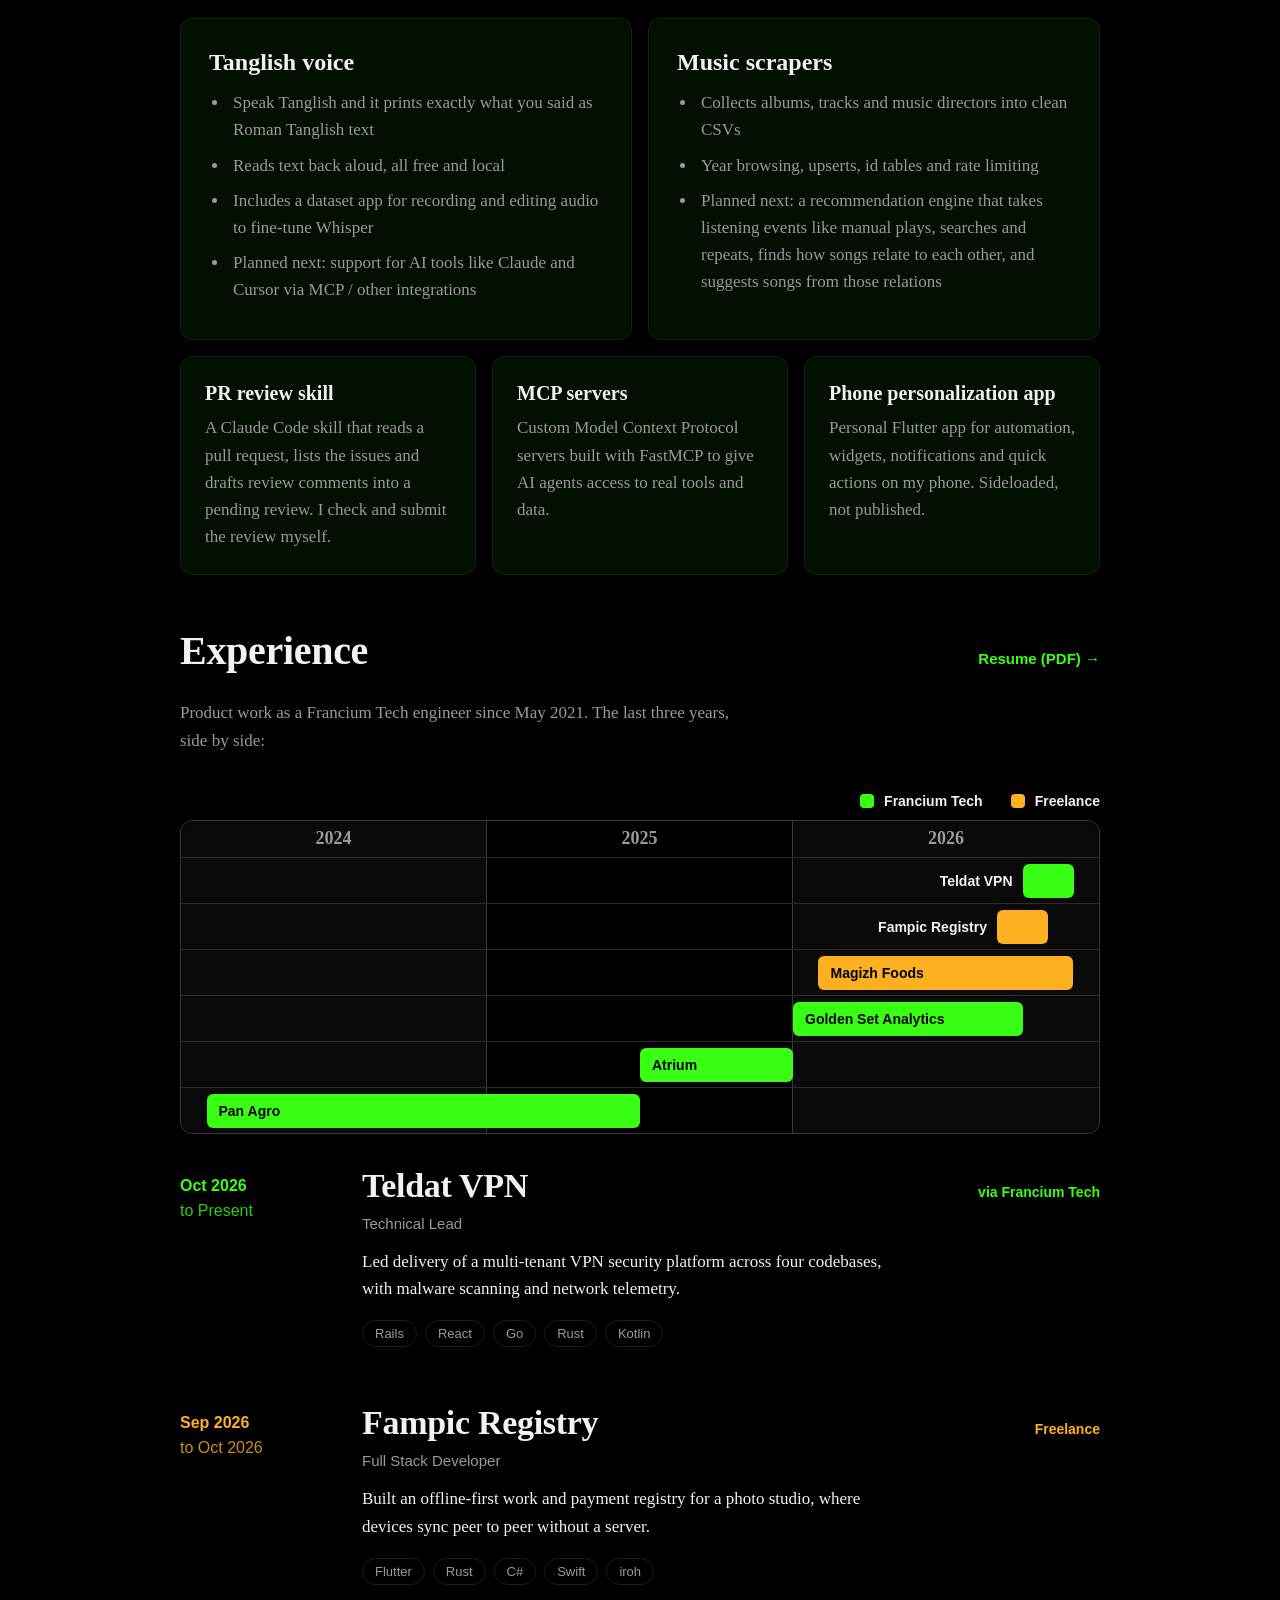
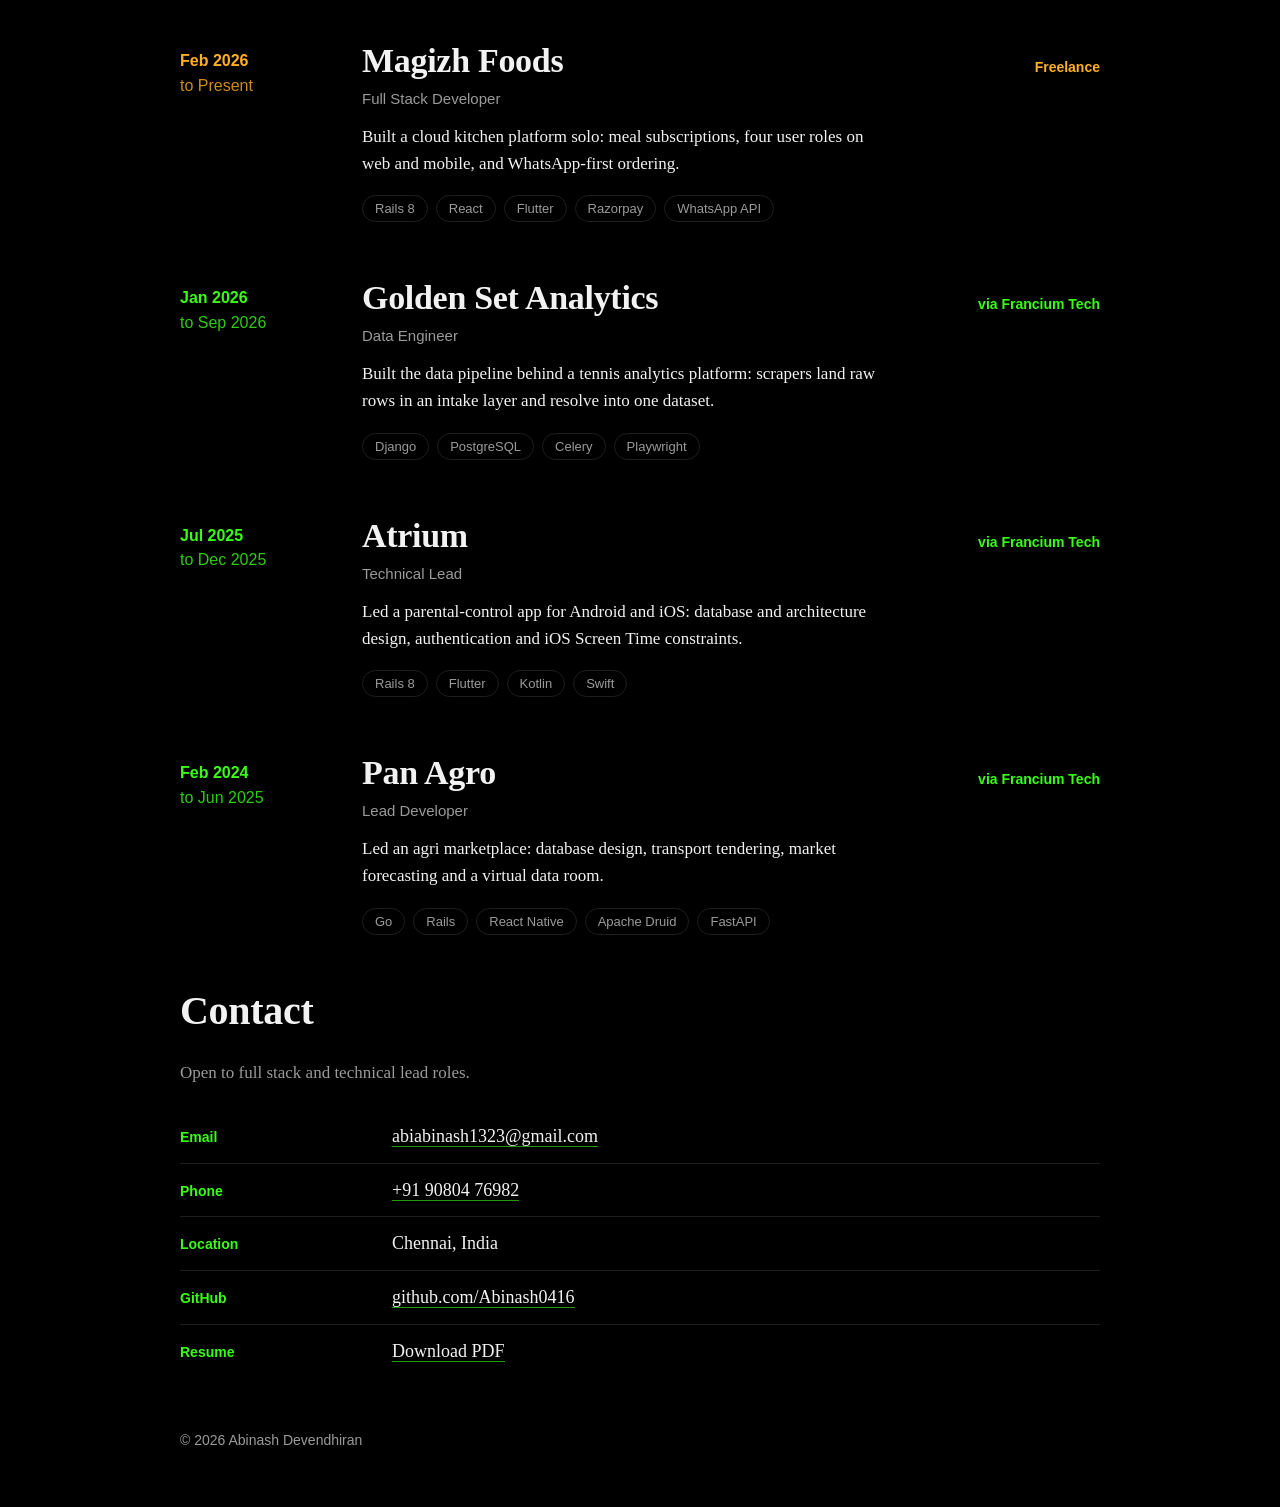
==== commit 23028958: "Add works page, skills, timeline experience, contact and nav updates Co-Authored-By: Claude Sonnet 5" ====
--- a/index.html
+++ b/index.html
@@ -12,9 +12,7 @@
 <header class="top">
   <a class="brand" href="#">Abinash Devendhiran</a>
   <nav aria-label="Primary">
-    <a href="#work">Work</a>
-    <a href="#build">Build</a>
-    <a href="#about">About</a>
+    <a href="works.html">Work</a>
     <a href="#contact">Contact</a>
     <a class="pill" href="resume.pdf" target="_blank" rel="noopener">Resume (PDF)</a>
   </nav>
@@ -35,62 +33,74 @@
     <div class="carousel">
     <button class="chev" type="button" aria-label="Previous projects" data-dir="-1"><svg viewBox="0 0 24 24" width="22" height="22" fill="none" stroke="currentColor" stroke-width="2.2" stroke-linecap="round" stroke-linejoin="round"><path d="M15 5l-7 7 7 7"/></svg></button>
     <div class="track">
-    <article class="card">
+    <a class="card" href="works.html#atrium">
       <div class="meta"><span>Technical Lead</span></div>
       <h3>Parental-control app</h3>
       <p>Parents set app, category and website limits for their children on Android and iOS.</p>
       <p class="hard"><strong>Hard part:</strong> iOS cannot list installed apps or read usage directly, so limits run through Swift Screen Time extensions.</p>
       <ul class="tags"><li>Rails 8</li><li>Flutter</li><li>Kotlin</li><li>Swift</li><li>PostgreSQL</li></ul>
-    </article>
-    <article class="card">
+    </a>
+    <a class="card" href="works.html#teldat">
       <div class="meta"><span>Technical Lead</span></div>
       <h3>Enterprise VPN and security platform</h3>
       <p>Admins set per-user profiles that agents enforce over OpenVPN, with malware scanning and network telemetry.</p>
       <p class="hard"><strong>Hard part:</strong> Monitoring traffic regardless of VPN state: full tunnel, split tunnel or VPN off.</p>
       <ul class="tags"><li>Rails</li><li>React</li><li>Go</li><li>Rust</li><li>Kotlin</li><li>ClickHouse</li></ul>
-    </article>
-    <article class="card">
+    </a>
+    <a class="card" href="works.html#gsa">
       <div class="meta"><span>Data Engineer</span></div>
       <h3>Tennis analytics platform</h3>
       <p>Scrapers land raw rows in an intake layer, and promotion resolves them into one clean dataset for rankings, stats and scouting.</p>
       <p class="hard"><strong>Hard part:</strong> Protected-site scraping, import/export modes, rate limiting and safe backfills.</p>
       <ul class="tags"><li>Django</li><li>DRF</li><li>PostgreSQL</li><li>Celery</li><li>Playwright</li></ul>
-    </article>
-    <article class="card">
+    </a>
+    <a class="card" href="works.html#panagro">
       <div class="meta"><span>Lead Developer</span></div>
       <h3>Agri marketplace</h3>
       <p>Marketplace with transport tendering, market data forecasting and a virtual data room.</p>
       <p class="hard"><strong>Hard part:</strong> Forecasting pipeline and a smart-contract based secure flow.</p>
       <ul class="tags"><li>Go</li><li>Rails</li><li>React Native</li><li>Apache Druid</li><li>FastAPI</li></ul>
-    </article>
-    <article class="card">
+    </a>
+    <a class="card" href="works.html#magizh">
       <div class="meta"><span>Full Stack Developer · Freelance</span></div>
       <h3>Cloud kitchen platform</h3>
       <p>Customers order one-time or subscribe to meal plans, and the kitchen runs everything from an admin portal. Built solo.</p>
       <p class="hard"><strong>Hard part:</strong> Four roles with their own flows, per-meal delivery addresses, and skipping meals inside WhatsApp.</p>
       <ul class="tags"><li>Rails 8</li><li>React</li><li>Flutter</li><li>Razorpay</li><li>WhatsApp API</li></ul>
-    </article>
-    <article class="card">
+    </a>
+    <a class="card" href="works.html#fampic">
       <div class="meta"><span>Full Stack Developer · Freelance</span></div>
       <h3>Photo studio registry</h3>
       <p>Serverless work and payment registry where every phone and computer holds a full copy of the data.</p>
       <p class="hard"><strong>Hard part:</strong> Peer-to-peer sync with no server: version vectors and Lamport clocks make every device converge.</p>
       <ul class="tags"><li>Flutter</li><li>Rust</li><li>C#</li><li>Swift</li><li>iroh</li></ul>
-    </article>
+    </a>
     </div>
     <button class="chev" type="button" aria-label="Next projects" data-dir="1"><svg viewBox="0 0 24 24" width="22" height="22" fill="none" stroke="currentColor" stroke-width="2.2" stroke-linecap="round" stroke-linejoin="round"><path d="M9 5l7 7-7 7"/></svg></button>
     </div>
+  </section>
+
+  <section id="skills">
+    <h2 class="title">Skills</h2>
+    <ul class="skills">
+      <li><b>Agentic development</b><ul class="tags"><li>Claude Code (agents, skills, hooks)</li><li>MCP servers (FastMCP)</li><li>Multi-agent orchestration</li><li>LLM APIs</li></ul></li>
+      <li><b>Backend</b><ul class="tags"><li>Ruby on Rails</li><li>Node.js</li><li>Django</li><li>FastAPI</li><li>Go</li><li>Rust</li><li>C#</li><li>WebSocket</li><li>REST API design</li><li>JWT auth and RBAC</li></ul></li>
+      <li><b>Frontend and mobile</b><ul class="tags"><li>React</li><li>Next.js</li><li>Vue</li><li>Nuxt</li><li>Tailwind</li><li>Redux</li><li>Flutter</li><li>Kotlin</li><li>Swift</li></ul></li>
+      <li><b>Database and infra</b><ul class="tags"><li>PostgreSQL</li><li>ClickHouse</li><li>Apache Druid</li><li>Elasticsearch</li><li>Redis</li><li>MongoDB</li><li>Docker</li><li>MinIO</li><li>Railway</li><li>Firebase</li><li>AWS (S3)</li><li>OpenVPN</li></ul></li>
+      <li><b>Integrations</b><ul class="tags"><li>Razorpay</li><li>Stripe</li><li>WhatsApp API</li><li>FCM</li><li>Google Maps</li><li>SendGrid</li><li>Slack API</li><li>Keycloak (SSO)</li><li>Kafka</li><li>Swagger / OpenAPI</li></ul></li>
+      <li><b>Practices</b><ul class="tags"><li>Database design</li><li>Web scraping</li><li>Data pipelines</li><li>Team leadership</li><li>Code review (AI-assisted)</li></ul></li>
+    </ul>
   </section>
 
   <section id="build">
     <h2 class="title">Build</h2>
-    <ul class="list">
-      <li><strong>Tanglish voice</strong><span>Speak Tanglish and it prints exactly what you said as Roman Tanglish text, and reads text back aloud, all free and local. Includes a dataset app for recording and editing audio to fine-tune Whisper. Planned next: support for AI tools like Claude and Cursor via MCP / other integrations.</span></li>
-      <li><strong>PR review skill</strong><span>A Claude Code skill that reads a pull request, lists the issues and drafts review comments into a pending review. I check and submit the review myself.</span></li>
-      <li><strong>MCP servers</strong><span>Custom Model Context Protocol servers built with FastMCP to give AI agents access to real tools and data.</span></li>
-      <li><strong>Music scrapers</strong><span>Scrapers that collect albums, tracks and music directors into clean CSVs, with year browsing, upserts, id tables and rate limiting. Planned next: a recommendation engine that takes listening events like manual plays, searches and repeats, finds how songs relate to each other, and suggests songs from those relations.</span></li>
-      <li><strong>Phone personalization app</strong><span>Personal Flutter app for automation, widgets, notifications and quick actions on my phone. Sideloaded, not published.</span></li>
-    </ul>
+    <div class="build-grid">
+      <article class="card build-card wide"><h3>Tanglish voice</h3><ul class="bullets"><li>Speak Tanglish and it prints exactly what you said as Roman Tanglish text</li><li>Reads text back aloud, all free and local</li><li>Includes a dataset app for recording and editing audio to fine-tune Whisper</li><li>Planned next: support for AI tools like Claude and Cursor via MCP / other integrations</li></ul></article>
+      <article class="card build-card wide"><h3>Music scrapers</h3><ul class="bullets"><li>Collects albums, tracks and music directors into clean CSVs</li><li>Year browsing, upserts, id tables and rate limiting</li><li>Planned next: a recommendation engine that takes listening events like manual plays, searches and repeats, finds how songs relate to each other, and suggests songs from those relations</li></ul></article>
+      <article class="card build-card "><h3>PR review skill</h3><p>A Claude Code skill that reads a pull request, lists the issues and drafts review comments into a pending review. I check and submit the review myself.</p></article>
+      <article class="card build-card "><h3>MCP servers</h3><p>Custom Model Context Protocol servers built with FastMCP to give AI agents access to real tools and data.</p></article>
+      <article class="card build-card "><h3>Phone personalization app</h3><p>Personal Flutter app for automation, widgets, notifications and quick actions on my phone. Sideloaded, not published.</p></article>
+    </div>
   </section>
 
   <section id="experience">
@@ -98,90 +108,89 @@
       <h2 class="title">Experience</h2>
       <a class="all" href="resume.pdf" target="_blank" rel="noopener">Resume (PDF) <span aria-hidden="true">→</span></a>
     </div>
-    <p class="about-text xp-intro">Product work delivered as a Francium Tech engineer since May 2021, plus freelance projects.</p>
-    <article class="xp-row">
-      <div class="xp-left">
-        <p class="xp-role">Full Stack Developer</p>
-        <p class="xp-when">Oct 2026 – Present</p>
-      </div>
-      <div>
-        <h3><strong>Fampic Registry</strong> <span>· Freelance</span></h3>
-        <p>Built an offline-first work and payment registry for a photo studio, where devices sync peer to peer without a server.</p>
+    <p class="about-text ex-intro">Product work as a Francium Tech engineer since May 2021. The last three years, side by side:</p>
+    <div class="tl">
+      <p class="tl-legend"><span class="fr">Francium Tech</span><span class="fl">Freelance</span></p>
+      <div class="tl-scroll">
+        <div class="tl-chart">
+          <div class="tl-years"><span>2024</span><span>2025</span><span>2026</span></div>
+        <a class="tl-lane" data-id="teldat" href="#ex-teldat"><span class="tl-out" style="right:8.333%">Teldat VPN</span><span class="tl-bar fr" style="left:91.667%;width:5.556%"></span></a>
+        <a class="tl-lane" data-id="fampic" href="#ex-fampic"><span class="tl-out" style="right:11.111%">Fampic Registry</span><span class="tl-bar fl" style="left:88.889%;width:5.556%"></span></a>
+        <a class="tl-lane" data-id="magizh" href="#ex-magizh"><span class="tl-bar fl" style="left:69.444%;width:27.778%">Magizh Foods</span></a>
+        <a class="tl-lane" data-id="gsa" href="#ex-gsa"><span class="tl-bar fr" style="left:66.667%;width:25.000%">Golden Set Analytics</span></a>
+        <a class="tl-lane" data-id="atrium" href="#ex-atrium"><span class="tl-bar fr" style="left:50.000%;width:16.667%">Atrium</span></a>
+        <a class="tl-lane" data-id="panagro" href="#ex-panagro"><span class="tl-bar fr" style="left:2.778%;width:47.222%">Pan Agro</span></a>
+        </div>
+      </div>
+    </div>
+    <div class="ex-list">
+    <article class="ex-item fr" id="ex-teldat" data-id="teldat">
+      <p class="ex-when"><span>Oct 2026</span><span>to Present</span></p>
+      <div>
+        <div class="ex-head"><h3>Teldat VPN</h3><span class="ex-via">via Francium Tech</span></div>
+        <p class="ex-meta">Technical Lead</p>
+        <p class="ex-desc">Led delivery of a multi-tenant VPN security platform across four codebases, with malware scanning and network telemetry.</p>
+        <ul class="tags"><li>Rails</li><li>React</li><li>Go</li><li>Rust</li><li>Kotlin</li></ul>
+      </div>
+    </article>
+    <article class="ex-item fl" id="ex-fampic" data-id="fampic">
+      <p class="ex-when"><span>Sep 2026</span><span>to Oct 2026</span></p>
+      <div>
+        <div class="ex-head"><h3>Fampic Registry</h3><span class="ex-via">Freelance</span></div>
+        <p class="ex-meta">Full Stack Developer</p>
+        <p class="ex-desc">Built an offline-first work and payment registry for a photo studio, where devices sync peer to peer without a server.</p>
         <ul class="tags"><li>Flutter</li><li>Rust</li><li>C#</li><li>Swift</li><li>iroh</li></ul>
       </div>
     </article>
-    <article class="xp-row">
-      <div class="xp-left">
-        <p class="xp-role">Technical Lead</p>
-        <p class="xp-when">Oct 2026 – Present</p>
-      </div>
-      <div>
-        <h3><strong>Teldat VPN</strong> <span>· via Francium Tech</span></h3>
-        <p>Led delivery of a multi-tenant VPN security platform across four codebases, with malware scanning and network telemetry.</p>
-        <ul class="tags"><li>Rails</li><li>React</li><li>Go</li><li>Rust</li><li>Kotlin</li></ul>
-      </div>
-    </article>
-    <article class="xp-row">
-      <div class="xp-left">
-        <p class="xp-role">Full Stack Developer</p>
-        <p class="xp-when">Feb 2026 – Present</p>
-      </div>
-      <div>
-        <h3><strong>Magizh Foods</strong> <span>· Freelance</span></h3>
-        <p>Built a cloud kitchen platform solo: meal subscriptions, four user roles on web and mobile, and WhatsApp-first ordering.</p>
+    <article class="ex-item fl" id="ex-magizh" data-id="magizh">
+      <p class="ex-when"><span>Feb 2026</span><span>to Present</span></p>
+      <div>
+        <div class="ex-head"><h3>Magizh Foods</h3><span class="ex-via">Freelance</span></div>
+        <p class="ex-meta">Full Stack Developer</p>
+        <p class="ex-desc">Built a cloud kitchen platform solo: meal subscriptions, four user roles on web and mobile, and WhatsApp-first ordering.</p>
         <ul class="tags"><li>Rails 8</li><li>React</li><li>Flutter</li><li>Razorpay</li><li>WhatsApp API</li></ul>
       </div>
     </article>
-    <article class="xp-row">
-      <div class="xp-left">
-        <p class="xp-role">Data Engineer</p>
-        <p class="xp-when">Jan 2026 – Sep 2026</p>
-      </div>
-      <div>
-        <h3><strong>Golden Set Analytics</strong> <span>· via Francium Tech</span></h3>
-        <p>Built the data pipeline behind a tennis analytics platform: scrapers land raw rows in an intake layer and resolve into one dataset.</p>
+    <article class="ex-item fr" id="ex-gsa" data-id="gsa">
+      <p class="ex-when"><span>Jan 2026</span><span>to Sep 2026</span></p>
+      <div>
+        <div class="ex-head"><h3>Golden Set Analytics</h3><span class="ex-via">via Francium Tech</span></div>
+        <p class="ex-meta">Data Engineer</p>
+        <p class="ex-desc">Built the data pipeline behind a tennis analytics platform: scrapers land raw rows in an intake layer and resolve into one dataset.</p>
         <ul class="tags"><li>Django</li><li>PostgreSQL</li><li>Celery</li><li>Playwright</li></ul>
       </div>
     </article>
-    <article class="xp-row">
-      <div class="xp-left">
-        <p class="xp-role">Technical Lead</p>
-        <p class="xp-when">Jul 2025 – Dec 2025</p>
-      </div>
-      <div>
-        <h3><strong>Atrium</strong> <span>· via Francium Tech</span></h3>
-        <p>Led a parental-control app for Android and iOS: database and architecture design, authentication and iOS Screen Time constraints.</p>
+    <article class="ex-item fr" id="ex-atrium" data-id="atrium">
+      <p class="ex-when"><span>Jul 2025</span><span>to Dec 2025</span></p>
+      <div>
+        <div class="ex-head"><h3>Atrium</h3><span class="ex-via">via Francium Tech</span></div>
+        <p class="ex-meta">Technical Lead</p>
+        <p class="ex-desc">Led a parental-control app for Android and iOS: database and architecture design, authentication and iOS Screen Time constraints.</p>
         <ul class="tags"><li>Rails 8</li><li>Flutter</li><li>Kotlin</li><li>Swift</li></ul>
       </div>
     </article>
-    <article class="xp-row">
-      <div class="xp-left">
-        <p class="xp-role">Lead Developer</p>
-        <p class="xp-when">Feb 2024 – Jun 2025</p>
-      </div>
-      <div>
-        <h3><strong>Pan Agro</strong> <span>· via Francium Tech</span></h3>
-        <p>Led an agri marketplace: database design, transport tendering, market forecasting and a virtual data room.</p>
+    <article class="ex-item fr" id="ex-panagro" data-id="panagro">
+      <p class="ex-when"><span>Feb 2024</span><span>to Jun 2025</span></p>
+      <div>
+        <div class="ex-head"><h3>Pan Agro</h3><span class="ex-via">via Francium Tech</span></div>
+        <p class="ex-meta">Lead Developer</p>
+        <p class="ex-desc">Led an agri marketplace: database design, transport tendering, market forecasting and a virtual data room.</p>
         <ul class="tags"><li>Go</li><li>Rails</li><li>React Native</li><li>Apache Druid</li><li>FastAPI</li></ul>
       </div>
     </article>
-  </section>
-
-  <section id="about">
-    <h2 class="title">About</h2>
-    <p class="about-text">I am a full stack developer and technical lead at Francium Tech, working since 2021. I like owning a product from the schema to the store release, and I am most useful where web, mobile and backend meet.</p>
-    <ul class="skills">
-      <li><b>Backend</b><span>Ruby on Rails, Django, FastAPI, Node.js, Go, Rust</span></li>
-      <li><b>Frontend and mobile</b><span>React, Next.js, Flutter, Kotlin, Swift</span></li>
-      <li><b>Data and infra</b><span>PostgreSQL, ClickHouse, Redis, Docker, Kafka</span></li>
-      <li><b>AI workflow</b><span>Claude Code agents and skills, FastMCP</span></li>
-    </ul>
+    </div>
   </section>
 
   <section id="contact">
     <h2 class="title">Contact</h2>
     <p class="about-text">Open to full stack and technical lead roles.</p>
-    <p class="links"><a href="https://github.com/Abinash0416" target="_blank" rel="noopener">GitHub</a> <a class="btn" href="resume.pdf" target="_blank" rel="noopener">Resume (PDF)</a></p>
+    <ul class="skills contact-list">
+      <li><b>Email</b><span><a href="mailto:abiabinash1323@gmail.com">abiabinash1323@gmail.com</a></span></li>
+      <li><b>Phone</b><span><a href="tel:+919080476982">+91 90804 76982</a></span></li>
+      <li><b>Location</b><span>Chennai, India</span></li>
+      <li><b>GitHub</b><span><a href="https://github.com/Abinash0416" target="_blank" rel="noopener">github.com/Abinash0416</a></span></li>
+      <li><b>Resume</b><span><a href="resume.pdf" target="_blank" rel="noopener">Download PDF</a></span></li>
+    </ul>
   </section>
 </main>
 
@@ -225,6 +234,20 @@
 chevs.forEach(b => b.addEventListener("click", () => track.scrollBy({ left: step() * b.dataset.dir, behavior: "smooth" })));
 window.addEventListener("resize", center);
 center();
+
+const tl = document.querySelector(".tl");
+document.querySelectorAll(".ex-item").forEach(item => {
+  const bar = () => tl.querySelector('.tl-lane[data-id="' + item.dataset.id + '"]');
+  const on = () => { tl.classList.add("focus"); bar().classList.add("on"); };
+  const off = () => { tl.classList.remove("focus"); bar().classList.remove("on"); };
+  item.addEventListener("mouseenter", on);
+  item.addEventListener("mouseleave", off);
+});
+
+const navBar = document.querySelector(".top");
+const setNav = () => document.documentElement.style.setProperty("--nav-h", navBar.offsetHeight + "px");
+setNav();
+window.addEventListener("resize", setNav);
 </script>
 </body>
 </html>
--- a/style.css
+++ b/style.css
@@ -1,4 +1,5 @@
 :root {
+  --nav-h: 86px;
   color-scheme: dark;
   --bg: #000000;
   --surface: #0a0a0a;
@@ -7,6 +8,7 @@
   --line: #1e1e1e;
   --accent: #39ff14;
   --accent-ink: #000000;
+  --amber: #ffb020;
 }
 * { box-sizing: border-box; margin: 0; padding: 0; }
 html { scroll-behavior: smooth; }
@@ -64,11 +66,11 @@
 .list strong { font-size: 19px; }
 .about-text { max-width: 68ch; color: var(--muted); }
 .skills { list-style: none; margin-top: 24px; }
-.skills li { display: grid; grid-template-columns: 200px 1fr; gap: 12px; padding: 12px 0; border-bottom: 1px solid var(--line); }
+.skills > li { display: grid; grid-template-columns: 200px 1fr; gap: 12px; padding: 12px 0; border-bottom: 1px solid var(--line); }
 .skills b { font: 600 14px/1.6 Arial, Helvetica, sans-serif; color: var(--accent); }
 .skills span { color: var(--muted); }
 .links { margin-top: 24px; display: flex; gap: 16px; align-items: center; flex-wrap: wrap; font-family: Arial, Helvetica, sans-serif; }
-@media (max-width: 600px) { .skills li { grid-template-columns: 1fr; gap: 2px; } }
+@media (max-width: 600px) { .skills > li { grid-template-columns: 1fr; gap: 2px; } }
 
 .carousel { position: relative; }
 @property --fl { syntax: "<length-percentage>"; inherits: false; initial-value: 0px; }
@@ -96,17 +98,110 @@
 .all { font: 600 15px/1 Arial, Helvetica, sans-serif; color: var(--accent); text-decoration: none; white-space: nowrap; }
 .all:hover { text-decoration: underline; text-underline-offset: 4px; }
 section, footer { position: relative; border-top: 0; }
-section::before, footer::before { content: ""; position: absolute; top: 0; left: 50%; transform: translateX(-50%); width: 60%; height: 1px; background: repeating-linear-gradient(to right, var(--line) 0 8px, transparent 8px 24px); }
-.hero::before { display: none; }
 .role-line { display: flex; align-items: baseline; justify-content: space-between; gap: 16px; flex-wrap: wrap; margin-bottom: 8px; }
 .role-line strong { font-size: 19px; }
 .role-line span { font: 14px/1.4 Arial, Helvetica, sans-serif; color: var(--muted); }
-.xp-intro { margin-bottom: 8px; }
-.xp-row { display: grid; grid-template-columns: 200px minmax(0, 1fr); gap: 24px; padding: 28px 0; border-top: 1px solid var(--line); }
-.xp-when { font: 600 14px/1.6 Arial, Helvetica, sans-serif; text-transform: uppercase; letter-spacing: 1px; color: var(--muted); padding-top: 4px; }
-.xp-row h3 { font-size: 21px; line-height: 1.3; }
-.xp-row h3 span { color: var(--muted); font-weight: 400; }
-.xp-row p:not(.xp-when) { color: var(--muted); margin-top: 8px; max-width: 62ch; }
-@media (max-width: 700px) { .xp-row { grid-template-columns: 1fr; gap: 6px; } }
-.xp-row .xp-left .xp-role { font: 700 18px/1.3 Georgia, "Times New Roman", serif; color: var(--ink); margin-top: 0; }
-.xp-left .xp-when { margin-top: 6px; padding-top: 0; }
+.works-hero { padding-top: 24px; }
+.works-hero h1 { font-size: clamp(40px, 8vw, 64px); }
+.case-head { display: flex; align-items: baseline; justify-content: space-between; gap: 16px; flex-wrap: wrap; margin-bottom: 16px; }
+.case-head h2 { margin-bottom: 0; }
+.case-meta { display: flex; flex-direction: column; align-items: flex-end; gap: 2px; font-family: Arial, Helvetica, sans-serif; }
+.case-meta strong { font-size: 15px; }
+.case-meta span { font-size: 14px; color: var(--muted); }
+.hard-box { margin-top: 20px; padding: 16px 20px; background: var(--surface); border: 1px solid var(--line); border-left: 3px solid var(--accent); border-radius: 8px; font-size: 16px; }
+.hard-box strong { display: block; font: 600 13px/1 Arial, Helvetica, sans-serif; text-transform: uppercase; letter-spacing: 1.2px; color: var(--accent); margin-bottom: 8px; }
+.dots { margin: 24px 0 0 20px; color: var(--muted); }
+.dots li { margin-bottom: 12px; padding-left: 4px; }
+.dots li strong { color: var(--ink); font-weight: 700; }
+.case .tags { margin-top: 24px; }
+@media (max-width: 600px) { .case-meta { align-items: flex-start; } }
+.build-grid { display: grid; grid-template-columns: repeat(6, 1fr); gap: 16px; }
+.build-card { margin-bottom: 0; grid-column: span 2; }
+.build-card.wide { grid-column: span 3; padding: 28px; }
+.build-card h3 { font-size: 20px; }
+.build-card.wide h3 { font-size: 24px; }
+@media (max-width: 760px) { .build-card, .build-card.wide { grid-column: 1 / -1; } }
+#skills .skills { margin-top: 0; }
+#skills .skills .tags { margin-top: 0; }
+#skills .skills > li { align-items: start; padding: 16px 0; }
+#skills .skills b { padding-top: 6px; }
+.bullets { margin: 12px 0 0 20px; color: var(--muted); }
+.bullets li { margin-bottom: 8px; padding-left: 4px; }
+.build-card { background: color-mix(in srgb, var(--accent) 6%, #000); border-color: color-mix(in srgb, var(--accent) 16%, #000); }
+.build-card:hover { border-color: var(--accent); }
+
+.ex-intro { margin-bottom: 40px; }
+.tl { margin-bottom: 72px; }
+.tl-scroll { overflow-x: auto; }
+.tl-chart { position: relative; min-width: 620px; padding-top: 56px; padding-bottom: 12px; }
+.tl-years { position: absolute; inset: 0; display: grid; grid-template-columns: repeat(3, 1fr); }
+.tl-years span { padding: 12px 14px; font: 700 24px/1 Georgia, "Times New Roman", serif; color: var(--muted); }
+.tl-years span:nth-child(odd) { background: var(--surface); }
+.tl-lane { position: relative; height: 34px; margin-bottom: 10px; }
+.tl-bar { position: absolute; top: 0; height: 100%; border-radius: 6px; padding: 0 12px; font: 700 14px/34px Arial, Helvetica, sans-serif; color: #000; white-space: nowrap; overflow: hidden; transition: opacity .2s ease; }
+.tl-bar.fr { background: var(--accent); }
+.tl-bar.fl { background: var(--amber); }
+.tl-out { position: absolute; top: 0; padding-right: 10px; font: 700 14px/34px Arial, Helvetica, sans-serif; white-space: nowrap; color: var(--ink); transition: opacity .2s ease; }
+.tl.focus .tl-lane:not(.on) .tl-bar, .tl.focus .tl-lane:not(.on) .tl-out { opacity: .22; }
+.tl-legend { display: flex; gap: 28px; margin-top: 16px; font: 600 14px/1 Arial, Helvetica, sans-serif; color: var(--ink); }
+.tl-legend span::before { content: ""; display: inline-block; width: 14px; height: 14px; border-radius: 4px; margin-right: 10px; vertical-align: -2px; }
+.tl-legend .fr::before { background: var(--accent); }
+.tl-legend .fl::before { background: var(--amber); }
+.ex-list { display: grid; gap: 56px; }
+.ex-item { display: grid; grid-template-columns: 150px minmax(0, 1fr); gap: 32px; outline: 0; }
+.ex-when { display: flex; flex-direction: column; gap: 4px; font: 700 16px/1.3 Arial, Helvetica, sans-serif; padding-top: 10px; }
+.ex-item.fr .ex-when { color: var(--accent); }
+.ex-item.fl .ex-when { color: var(--amber); }
+.ex-when span:last-child { font-weight: 400; opacity: .8; }
+.ex-item h3 { font-size: clamp(26px, 4vw, 34px); line-height: 1.15; letter-spacing: -.3px; transition: color .2s ease; }
+.ex-item.fr:hover h3 { color: var(--accent); }
+.ex-item.fl:hover h3 { color: var(--amber); }
+.ex-meta { font: 15px/1.4 Arial, Helvetica, sans-serif; color: var(--muted); margin-top: 8px; }
+.ex-desc { margin-top: 14px; max-width: 62ch; color: var(--ink); }
+.ex-item .tags { margin-top: 18px; }
+@media (max-width: 700px) { .ex-item { grid-template-columns: 1fr; gap: 6px; } .ex-when { flex-direction: row; gap: 8px; padding-top: 0; } }
+.tl-chart { border: 1px solid #3a3a3a; border-radius: 12px; overflow: hidden; padding-bottom: 0; }
+.tl-years span { border-right: 1px solid var(--line); }
+.tl-years span:last-child { border-right: 0; }
+.tl-lane { display: block; height: 46px; margin-bottom: 0; border-top: 1px solid #2a2a2a; text-decoration: none; transition: background .2s ease; }
+.tl-lane:last-child { border-bottom: 0; }
+.tl-lane:hover, .tl-lane.on { background: color-mix(in srgb, #fff 6%, transparent); }
+.tl-lane:focus-visible { outline: 2px solid var(--accent); outline-offset: -2px; }
+.tl-bar { top: 6px; height: 34px; }
+.tl-out { top: 6px; }
+.ex-item { scroll-margin-top: 96px; }
+.ex-item.fr:target h3 { color: var(--accent); }
+.ex-item.fl:target h3 { color: var(--amber); }
+.tl-chart { padding-top: 36px; }
+.tl-years span { padding: 8px 14px; font-size: 18px; border-right: 1px solid #3a3a3a; }
+.tl-years span:last-child { border-right: 0; }
+.tl-years span { text-align: center; }
+.ex-head { display: flex; align-items: baseline; justify-content: space-between; gap: 16px; flex-wrap: wrap; }
+.ex-via { font: 600 14px/1.3 Arial, Helvetica, sans-serif; color: var(--muted); white-space: nowrap; }
+.ex-item.fr .ex-via { color: var(--accent); }
+.ex-item.fl .ex-via { color: var(--amber); }
+.tl-legend { justify-content: flex-end; margin: 0 0 12px; }
+.tl { margin-bottom: 32px; }
+html, body { overflow-x: clip; }
+.top { background: none; backdrop-filter: none; }
+.top::before { content: ""; position: absolute; z-index: -1; top: 0; bottom: 0; left: 50%; width: 100vw; transform: translateX(-50%); background: color-mix(in srgb, var(--bg) 88%, transparent); backdrop-filter: blur(8px); border-bottom: 1px solid #2e2e2e; }
+#work .sec-head, #experience .sec-head, #skills > h2, #build > h2, #about > h2, #contact > h2 { position: sticky; top: var(--nav-h); z-index: 4; background: var(--bg); padding: 14px 0; margin-bottom: 12px; }
+#skills .skills .tags { display: block; }
+#skills .skills .tags li { display: inline; border: 0; border-radius: 0; padding: 0; font: 17px/1.7 Georgia, "Times New Roman", serif; color: var(--ink); }
+#skills .skills .tags li:not(:last-child)::after { content: ", "; color: var(--muted); }
+#skills .skills > li { align-items: baseline; }
+#skills .skills b { padding-top: 0; }
+section { padding: 20px 0; }
+#work { padding-top: 20px; }
+.hero { padding-bottom: 16px; }
+.works-hero { padding-bottom: 8px; }
+#skills .skills > li:last-child { border-bottom: 0; }
+.contact-list { margin-top: 24px; }
+.contact-list > li { align-items: baseline; }
+.contact-list span { color: var(--ink); font-size: 18px; }
+.contact-list a { text-decoration: none; border-bottom: 1px solid color-mix(in srgb, var(--accent) 60%, transparent); }
+.contact-list a:hover { color: var(--accent); }
+.contact-list > li:last-child { border-bottom: 0; }
+a.card { text-decoration: none; color: inherit; cursor: pointer; }
+.case { scroll-margin-top: 90px; }
+.top nav a[aria-current="page"] { color: var(--ink); }
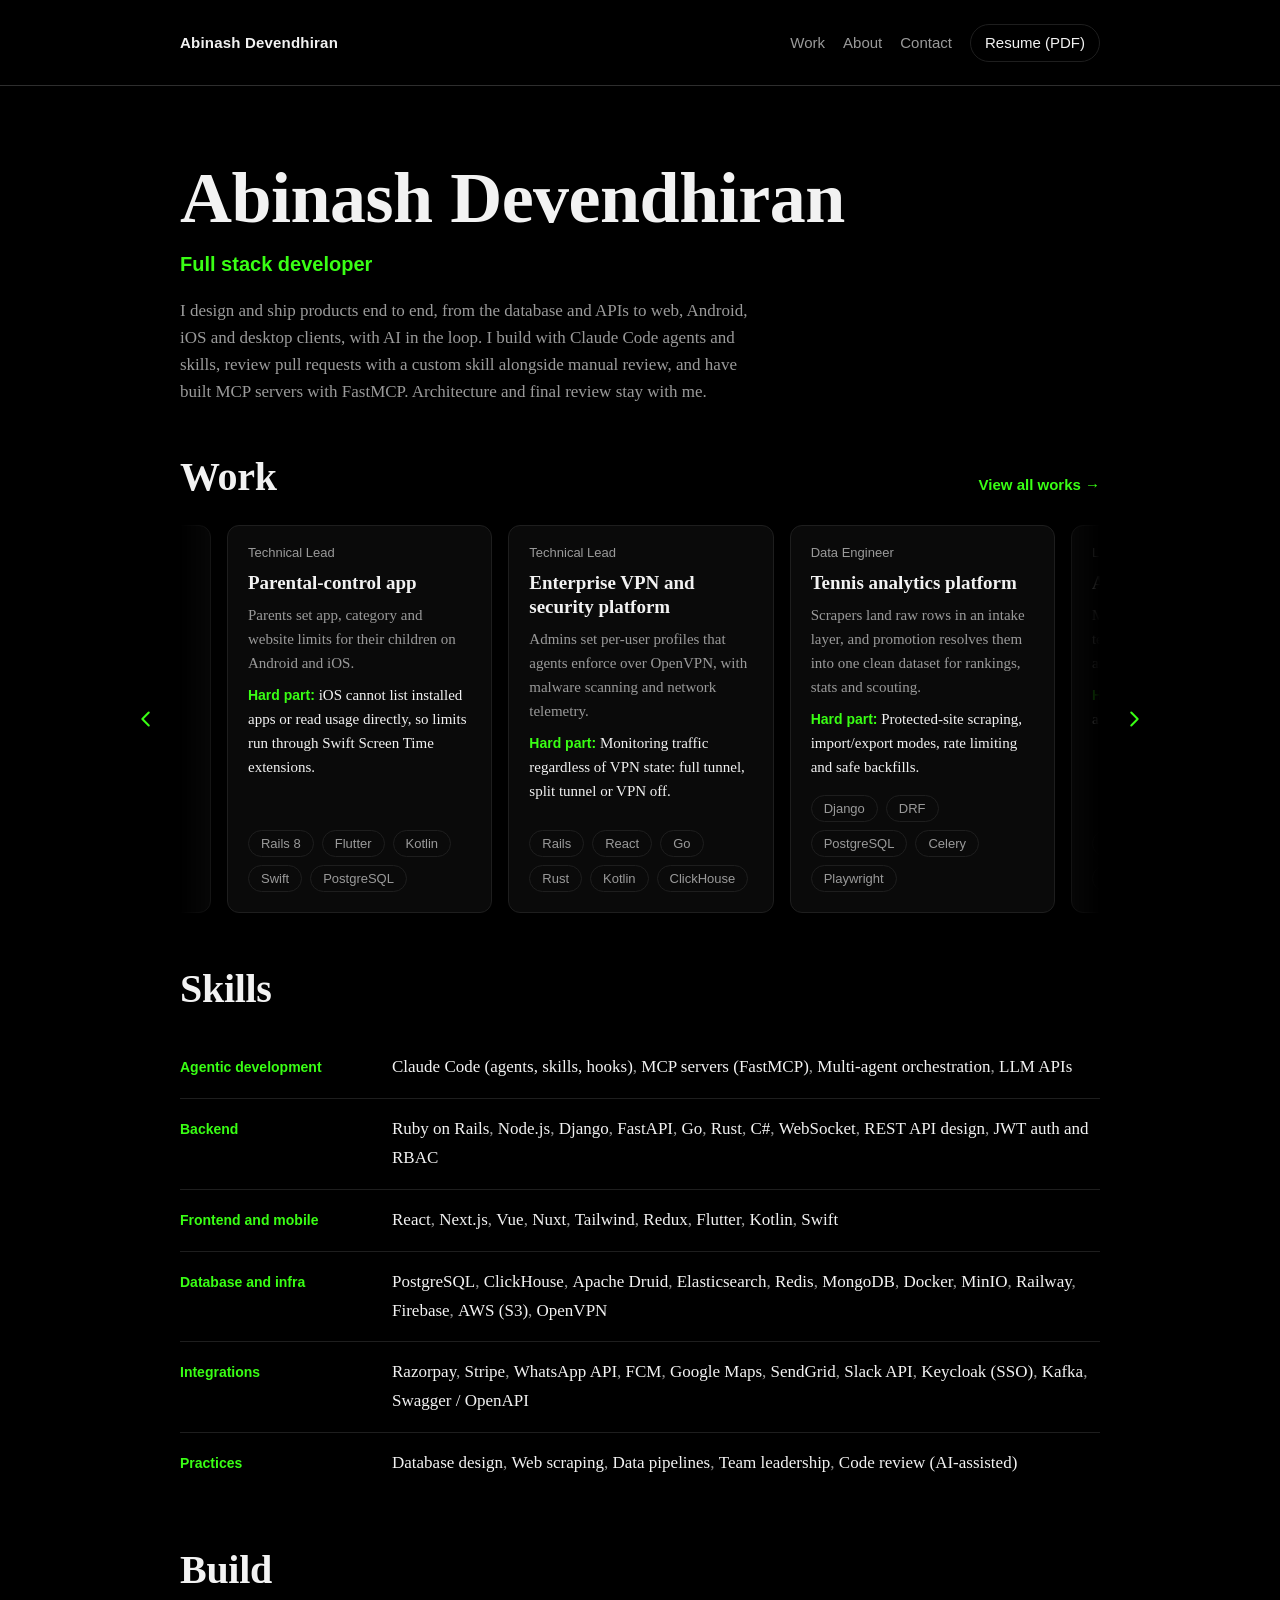
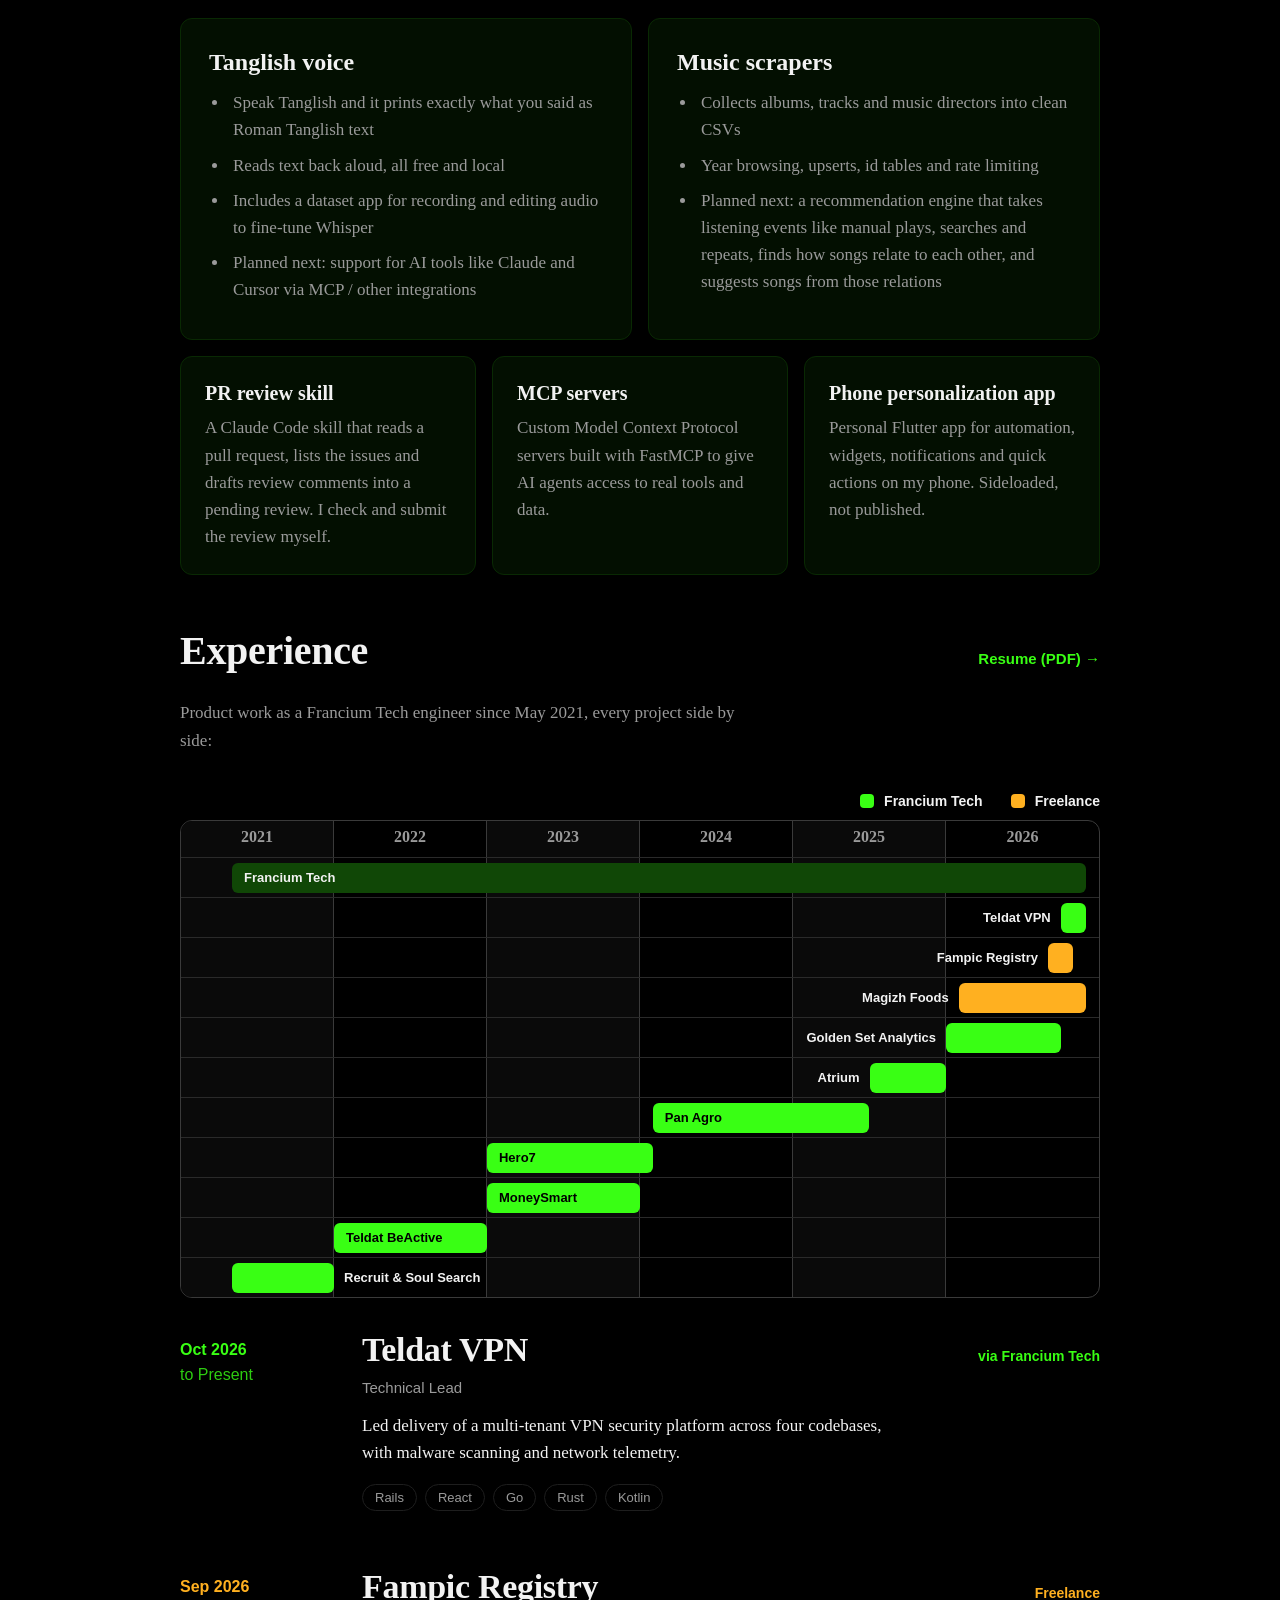
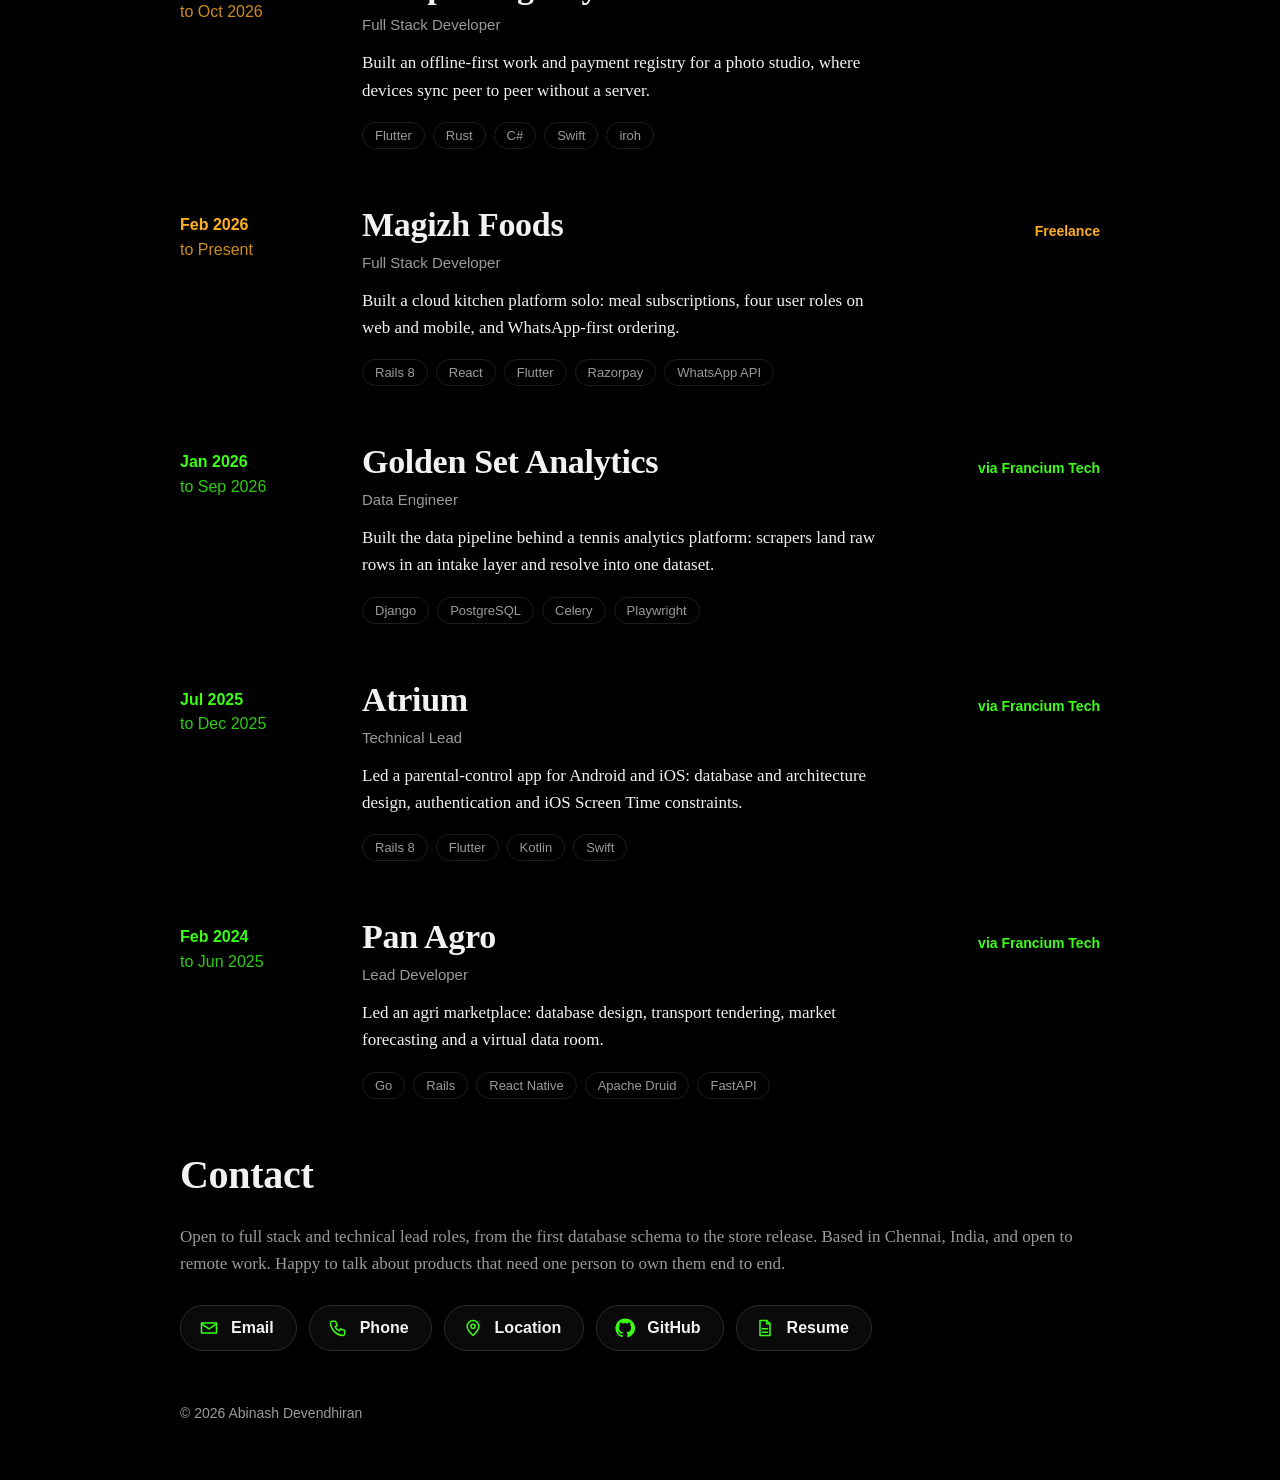
==== commit 4e9d839b: "Add About page, full timeline, contact badges Co-Authored-By: Claude Sonnet 5.5 <noreply@anthropic.c" ====
--- a/index.html
+++ b/index.html
@@ -13,6 +13,7 @@
   <a class="brand" href="#">Abinash Devendhiran</a>
   <nav aria-label="Primary">
     <a href="works.html">Work</a>
+    <a href="about.html">About</a>
     <a href="#contact">Contact</a>
     <a class="pill" href="resume.pdf" target="_blank" rel="noopener">Resume (PDF)</a>
   </nav>
@@ -108,18 +109,23 @@
       <h2 class="title">Experience</h2>
       <a class="all" href="resume.pdf" target="_blank" rel="noopener">Resume (PDF) <span aria-hidden="true">→</span></a>
     </div>
-    <p class="about-text ex-intro">Product work as a Francium Tech engineer since May 2021. The last three years, side by side:</p>
+    <p class="about-text ex-intro">Product work as a Francium Tech engineer since May 2021, every project side by side:</p>
     <div class="tl">
       <p class="tl-legend"><span class="fr">Francium Tech</span><span class="fl">Freelance</span></p>
       <div class="tl-scroll">
         <div class="tl-chart">
-          <div class="tl-years"><span>2024</span><span>2025</span><span>2026</span></div>
-        <a class="tl-lane" data-id="teldat" href="#ex-teldat"><span class="tl-out" style="right:8.333%">Teldat VPN</span><span class="tl-bar fr" style="left:91.667%;width:5.556%"></span></a>
-        <a class="tl-lane" data-id="fampic" href="#ex-fampic"><span class="tl-out" style="right:11.111%">Fampic Registry</span><span class="tl-bar fl" style="left:88.889%;width:5.556%"></span></a>
-        <a class="tl-lane" data-id="magizh" href="#ex-magizh"><span class="tl-bar fl" style="left:69.444%;width:27.778%">Magizh Foods</span></a>
-        <a class="tl-lane" data-id="gsa" href="#ex-gsa"><span class="tl-bar fr" style="left:66.667%;width:25.000%">Golden Set Analytics</span></a>
-        <a class="tl-lane" data-id="atrium" href="#ex-atrium"><span class="tl-bar fr" style="left:50.000%;width:16.667%">Atrium</span></a>
-        <a class="tl-lane" data-id="panagro" href="#ex-panagro"><span class="tl-bar fr" style="left:2.778%;width:47.222%">Pan Agro</span></a>
+          <div class="tl-years"><span>2021</span><span>2022</span><span>2023</span><span>2024</span><span>2025</span><span>2026</span></div>
+        <div class="tl-lane static"><span class="tl-bar base" style="left:5.556%;width:93.056%">Francium Tech</span></div>
+        <a class="tl-lane" data-id="teldat" href="#ex-teldat"><span class="tl-out" style="right:4.167%">Teldat VPN</span><span class="tl-bar fr" style="left:95.833%;width:2.778%"></span></a>
+        <a class="tl-lane" data-id="fampic" href="#ex-fampic"><span class="tl-out" style="right:5.556%">Fampic Registry</span><span class="tl-bar fl" style="left:94.444%;width:2.778%"></span></a>
+        <a class="tl-lane" data-id="magizh" href="#ex-magizh"><span class="tl-out" style="right:15.278%">Magizh Foods</span><span class="tl-bar fl" style="left:84.722%;width:13.889%"></span></a>
+        <a class="tl-lane" data-id="gsa" href="#ex-gsa"><span class="tl-out" style="right:16.667%">Golden Set Analytics</span><span class="tl-bar fr" style="left:83.333%;width:12.500%"></span></a>
+        <a class="tl-lane" data-id="atrium" href="#ex-atrium"><span class="tl-out" style="right:25.000%">Atrium</span><span class="tl-bar fr" style="left:75.000%;width:8.333%"></span></a>
+        <a class="tl-lane" data-id="panagro" href="#ex-panagro"><span class="tl-bar fr" style="left:51.389%;width:23.611%">Pan Agro</span></a>
+        <a class="tl-lane" href="works.html#earlier"><span class="tl-bar fr" style="left:33.333%;width:18.056%">Hero7</span></a>
+        <a class="tl-lane" href="works.html#earlier"><span class="tl-bar fr" style="left:33.333%;width:16.667%">MoneySmart</span></a>
+        <a class="tl-lane" href="works.html#earlier"><span class="tl-bar fr" style="left:16.667%;width:16.667%">Teldat BeActive</span></a>
+        <a class="tl-lane" href="works.html#earlier"><span class="tl-bar fr" style="left:5.556%;width:11.111%"></span><span class="tl-out right" style="left:16.667%">Recruit &amp; Soul Search</span></a>
         </div>
       </div>
     </div>
@@ -183,14 +189,14 @@
 
   <section id="contact">
     <h2 class="title">Contact</h2>
-    <p class="about-text">Open to full stack and technical lead roles.</p>
-    <ul class="skills contact-list">
-      <li><b>Email</b><span><a href="mailto:abiabinash1323@gmail.com">abiabinash1323@gmail.com</a></span></li>
-      <li><b>Phone</b><span><a href="tel:+919080476982">+91 90804 76982</a></span></li>
-      <li><b>Location</b><span>Chennai, India</span></li>
-      <li><b>GitHub</b><span><a href="https://github.com/Abinash0416" target="_blank" rel="noopener">github.com/Abinash0416</a></span></li>
-      <li><b>Resume</b><span><a href="resume.pdf" target="_blank" rel="noopener">Download PDF</a></span></li>
-    </ul>
+    <p class="about-text contact-text">Open to full stack and technical lead roles, from the first database schema to the store release. Based in Chennai, India, and open to remote work. Happy to talk about products that need one person to own them end to end.</p>
+    <div class="badges">
+      <a class="badge" href="mailto:abiabinash1323@gmail.com" title="abiabinash1323@gmail.com"><svg viewBox="0 0 24 24" width="20" height="20" fill="none" stroke="currentColor" stroke-width="1.8" stroke-linecap="round" stroke-linejoin="round" aria-hidden="true"><path d="M3 6h18v12H3z"/><path d="m3 7 9 6 9-6"/></svg><span>Email</span></a>
+      <a class="badge" href="tel:+919080476982" title="+91 90804 76982"><svg viewBox="0 0 24 24" width="20" height="20" fill="none" stroke="currentColor" stroke-width="1.8" stroke-linecap="round" stroke-linejoin="round" aria-hidden="true"><path d="M5 4h4l2 5-2.5 1.5a11 11 0 0 0 5 5L15 13l5 2v4a2 2 0 0 1-2 2A16 16 0 0 1 3 6a2 2 0 0 1 2-2z"/></svg><span>Phone</span></a>
+      <a class="badge" href="https://www.google.com/maps/search/?api=1&amp;query=Chennai%2C+India" target="_blank" rel="noopener" title="Chennai, India"><svg viewBox="0 0 24 24" width="20" height="20" fill="none" stroke="currentColor" stroke-width="1.8" stroke-linecap="round" stroke-linejoin="round" aria-hidden="true"><path d="M12 21s-7-6.2-7-11a7 7 0 0 1 14 0c0 4.8-7 11-7 11z"/><circle cx="12" cy="10" r="2.5"/></svg><span>Location</span></a>
+      <a class="badge" href="https://github.com/Abinash0416" target="_blank" rel="noopener" title="github.com/Abinash0416"><svg viewBox="0 0 24 24" width="20" height="20" fill="currentColor" aria-hidden="true"><path d="M12 .5a11.5 11.5 0 0 0-3.64 22.41c.58.1.79-.25.79-.56v-2c-3.2.7-3.88-1.37-3.88-1.37-.52-1.33-1.28-1.69-1.28-1.69-1.05-.72.08-.7.08-.7 1.15.08 1.76 1.19 1.76 1.19 1.03 1.76 2.7 1.25 3.36.96.1-.75.4-1.25.73-1.54-2.56-.29-5.25-1.28-5.25-5.7 0-1.26.45-2.29 1.18-3.1-.12-.29-.51-1.46.11-3.05 0 0 .97-.31 3.17 1.18a11 11 0 0 1 5.77 0c2.2-1.49 3.17-1.18 3.17-1.18.62 1.59.23 2.76.11 3.05.74.81 1.18 1.84 1.18 3.1 0 4.43-2.7 5.4-5.27 5.69.41.36.78 1.06.78 2.14v3.17c0 .31.21.67.8.56A11.5 11.5 0 0 0 12 .5z"/></svg><span>GitHub</span></a>
+      <a class="badge" href="resume.pdf" target="_blank" rel="noopener" title="Download PDF"><svg viewBox="0 0 24 24" width="20" height="20" fill="none" stroke="currentColor" stroke-width="1.8" stroke-linecap="round" stroke-linejoin="round" aria-hidden="true"><path d="M6 3h8l4 4v14H6z"/><path d="M14 3v4h4"/><path d="M9 13h6M9 17h6"/></svg><span>Resume</span></a>
+    </div>
   </section>
 </main>
 
--- a/style.css
+++ b/style.css
@@ -196,12 +196,41 @@
 .hero { padding-bottom: 16px; }
 .works-hero { padding-bottom: 8px; }
 #skills .skills > li:last-child { border-bottom: 0; }
-.contact-list { margin-top: 24px; }
-.contact-list > li { align-items: baseline; }
-.contact-list span { color: var(--ink); font-size: 18px; }
-.contact-list a { text-decoration: none; border-bottom: 1px solid color-mix(in srgb, var(--accent) 60%, transparent); }
-.contact-list a:hover { color: var(--accent); }
-.contact-list > li:last-child { border-bottom: 0; }
 a.card { text-decoration: none; color: inherit; cursor: pointer; }
 .case { scroll-margin-top: 90px; }
 .top nav a[aria-current="page"] { color: var(--ink); }
+.works-hero .tl { margin-top: 40px; margin-bottom: 0; }
+.case-head { position: sticky; top: var(--nav-h); z-index: 4; background: var(--bg); padding: 14px 0; margin-bottom: 8px; }
+.tl-years { grid-template-columns: repeat(6, 1fr); }
+.tl-chart { min-width: 760px; }
+.tl-years span { font-size: 16px; }
+.tl-lane { height: 40px; }
+.tl-bar, .tl-out { top: 5px; height: 30px; font-size: 13px; line-height: 30px; }
+.tl-out { height: auto; }
+.tl-bar.base { background: color-mix(in srgb, var(--accent) 28%, #000); color: var(--ink); }
+.tl-lane.static:hover { background: none; }
+.tl-out.right { padding-right: 0; padding-left: 10px; }
+.badges { display: flex; flex-wrap: wrap; gap: 12px; margin-top: 28px; }
+.badge { display: inline-flex; align-items: center; gap: 12px; padding: 12px 22px 12px 18px; border: 1px solid #2c2c2c; border-radius: 999px; background: var(--surface); color: var(--ink); text-decoration: none; font: 600 16px/1 Arial, Helvetica, sans-serif; transition: border-color .2s ease, transform .2s ease; }
+.badge svg { color: var(--accent); flex: none; }
+.badge:hover { border-color: var(--accent); transform: translateY(-2px); }
+.badge:focus-visible { outline: 2px solid var(--accent); outline-offset: 3px; }
+@media (prefers-reduced-motion: reduce) { .badge, .badge:hover { transition: none; transform: none; } }
+.contact-text { max-width: none; }
+.about-intro { padding-top: 24px; }
+.about-grid { display: grid; grid-template-columns: minmax(0, 1fr) 260px; gap: 64px; align-items: start; }
+.about-copy h1 { font-size: clamp(40px, 8vw, 64px); }
+.about-copy .lede { max-width: 62ch; }
+.mini { margin: 36px 0 12px; font: 700 clamp(22px, 3vw, 26px)/1.2 Georgia, "Times New Roman", serif; text-transform: none; letter-spacing: 0; color: var(--ink); }
+.about-bullets { margin: 0 0 0 20px; color: var(--ink); }
+.about-bullets li { margin-bottom: 12px; }
+.about-card { display: flex; flex-direction: column; align-items: center; text-align: center; padding-top: 8px; }
+.avatar { width: 200px; height: 200px; border-radius: 50%; display: grid; place-items: center; background: var(--surface); border: 3px solid var(--accent); color: var(--accent); font: 700 64px/1 Georgia, "Times New Roman", serif; letter-spacing: 2px; }
+.about-name { margin-top: 20px; font: 700 22px/1.2 Georgia, "Times New Roman", serif; }
+.about-role { margin-top: 6px; font: 600 15px/1.3 Arial, Helvetica, sans-serif; color: var(--accent); }
+@media (max-width: 760px) { .about-grid { grid-template-columns: 1fr; gap: 32px; } .about-card { order: -1; } .avatar { width: 150px; height: 150px; font-size: 48px; } }
+.about-copy .about-bullets { margin-top: 28px; }
+.about-grid { grid-template-columns: minmax(0, 1fr) 280px; align-items: stretch; }
+.about-card { align-self: center; position: sticky; top: calc(50vh - 150px); padding-top: 0; }
+.about-name { font-size: 20px; }
+@media (max-width: 760px) { .about-grid { grid-template-columns: 1fr; } .about-card { position: static; align-self: auto; } }
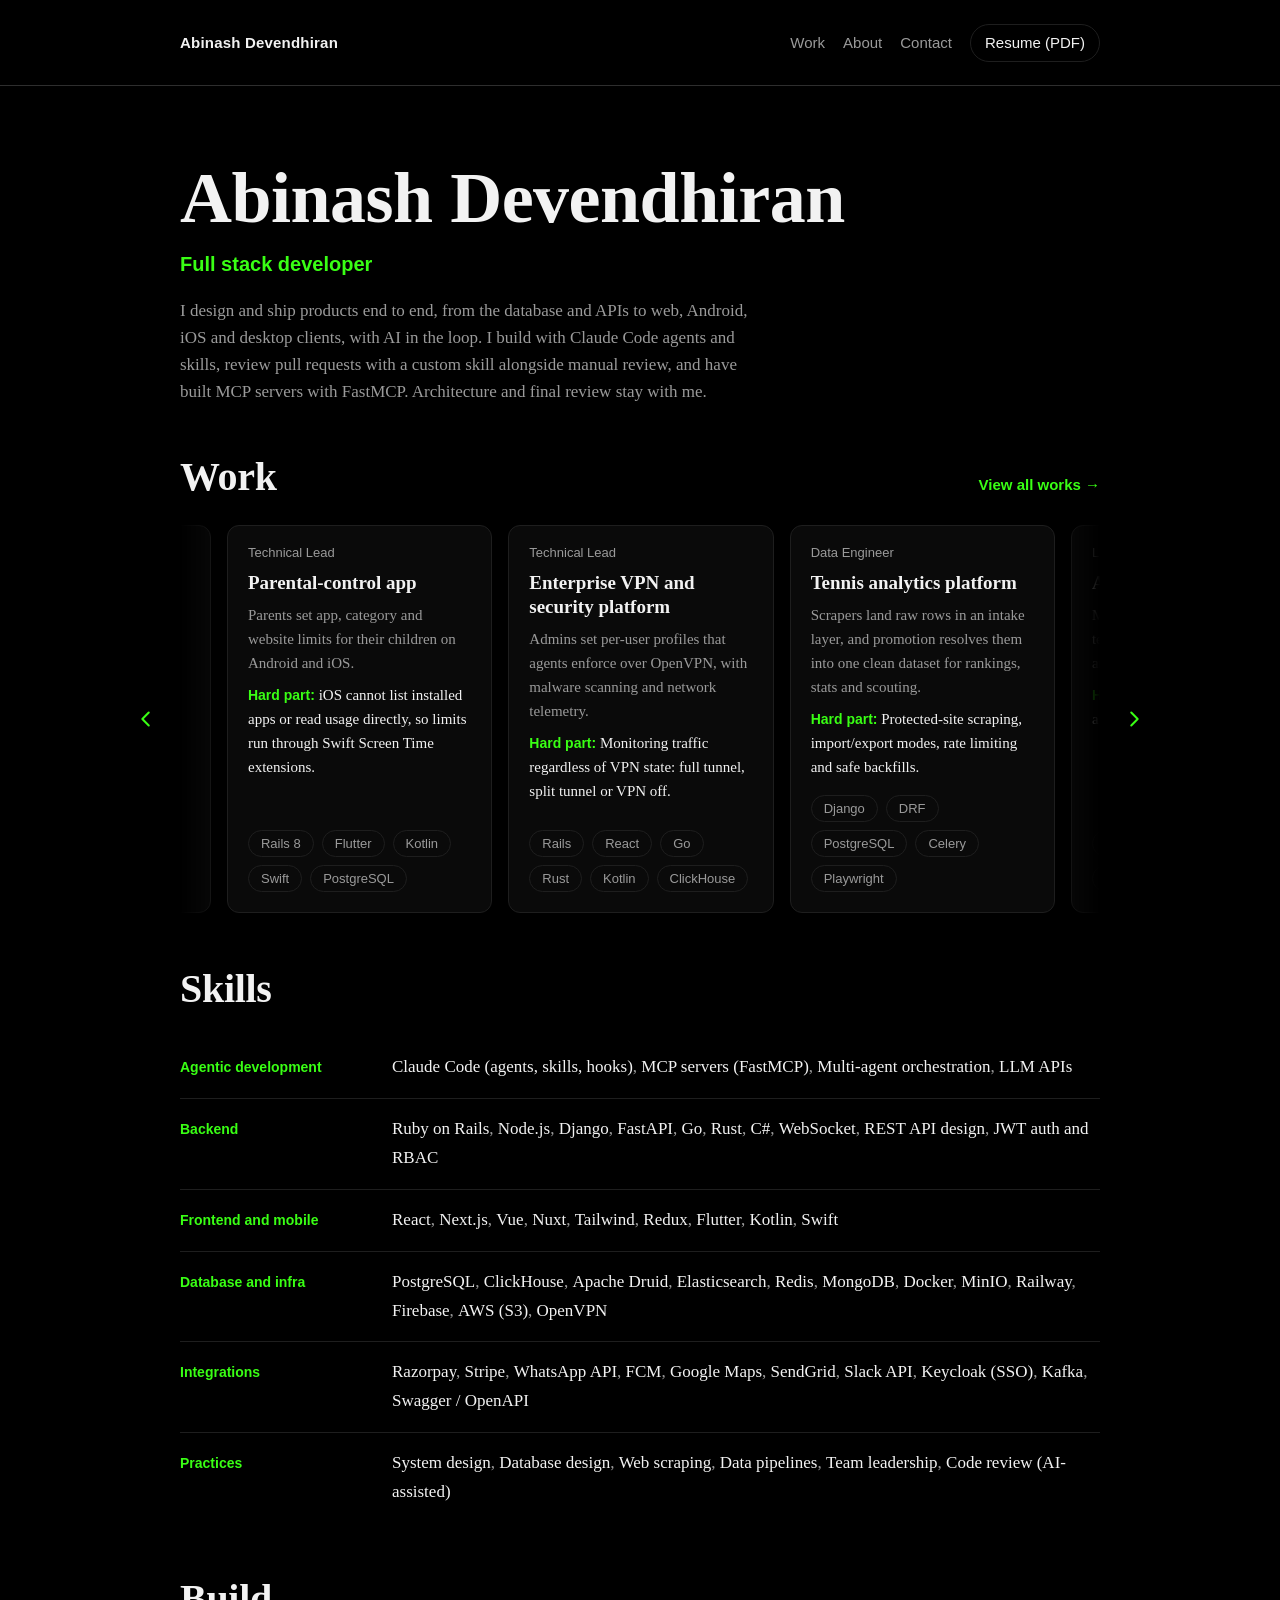
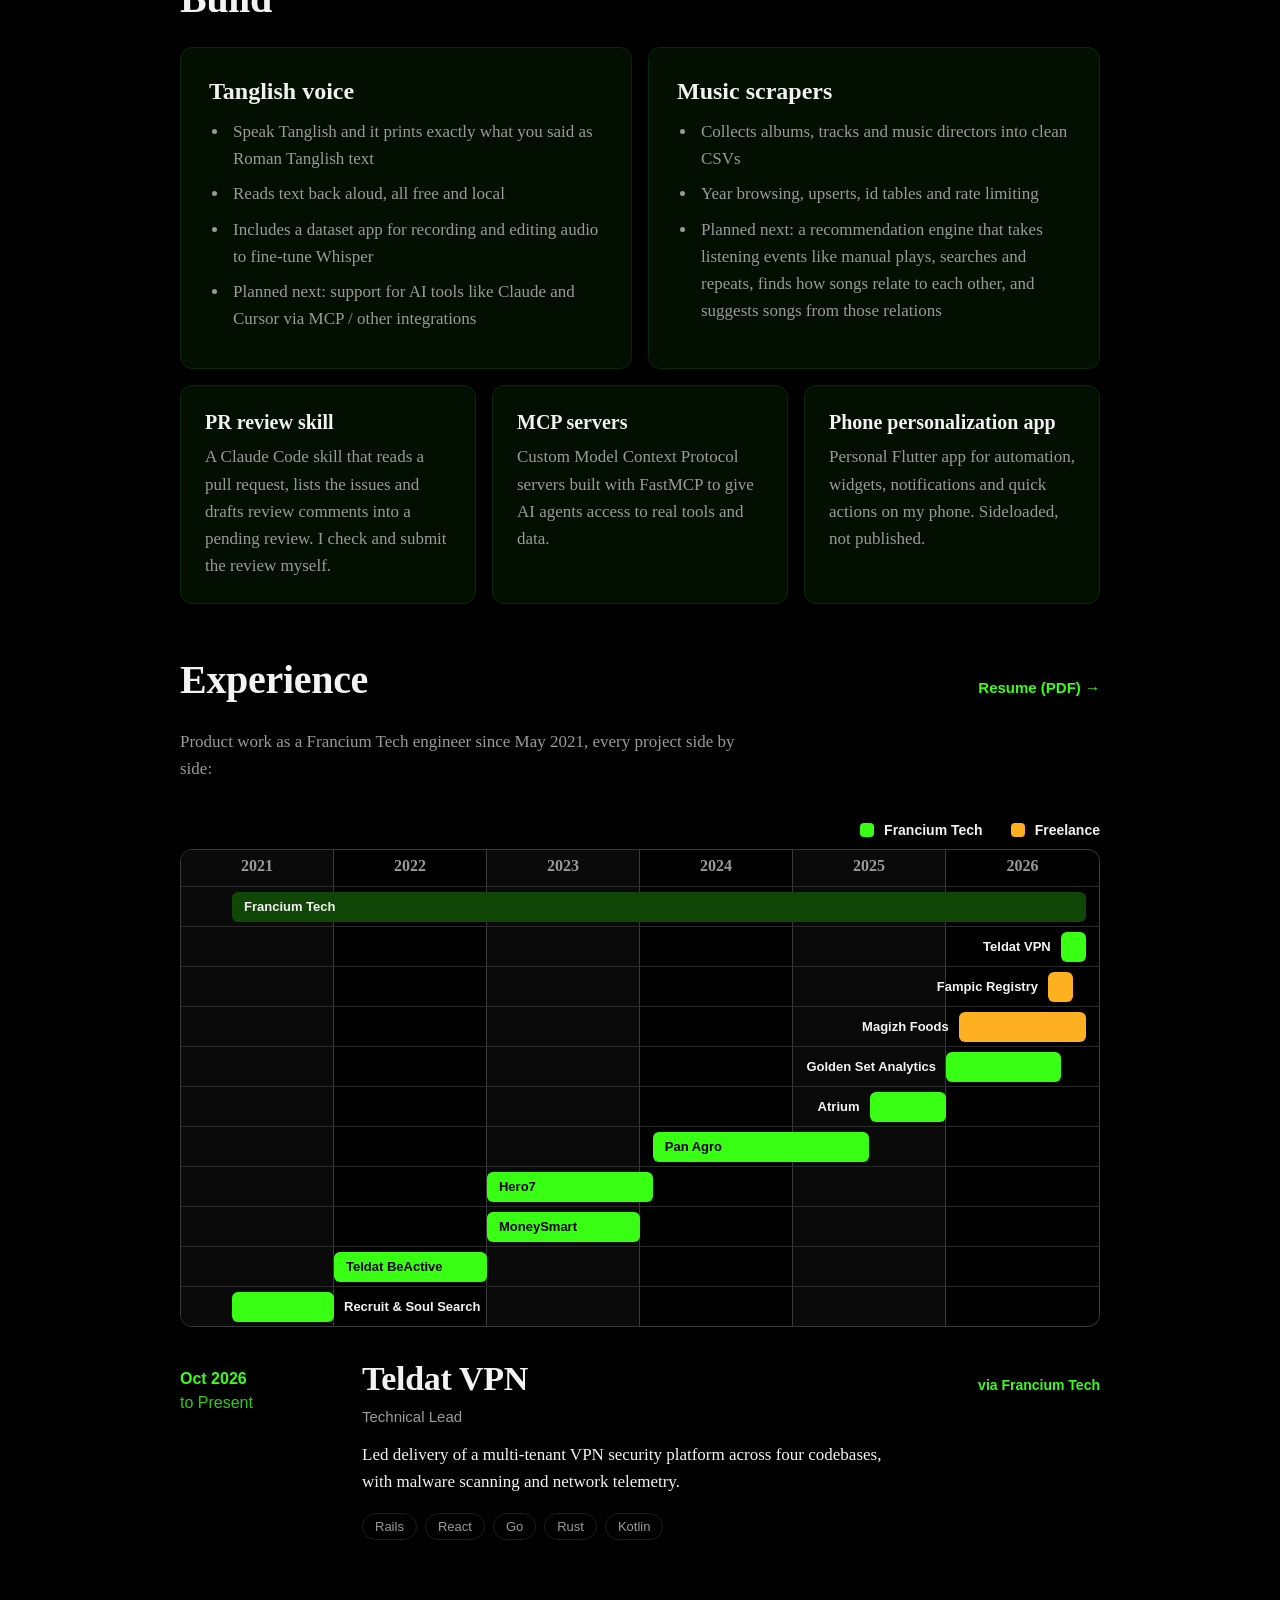
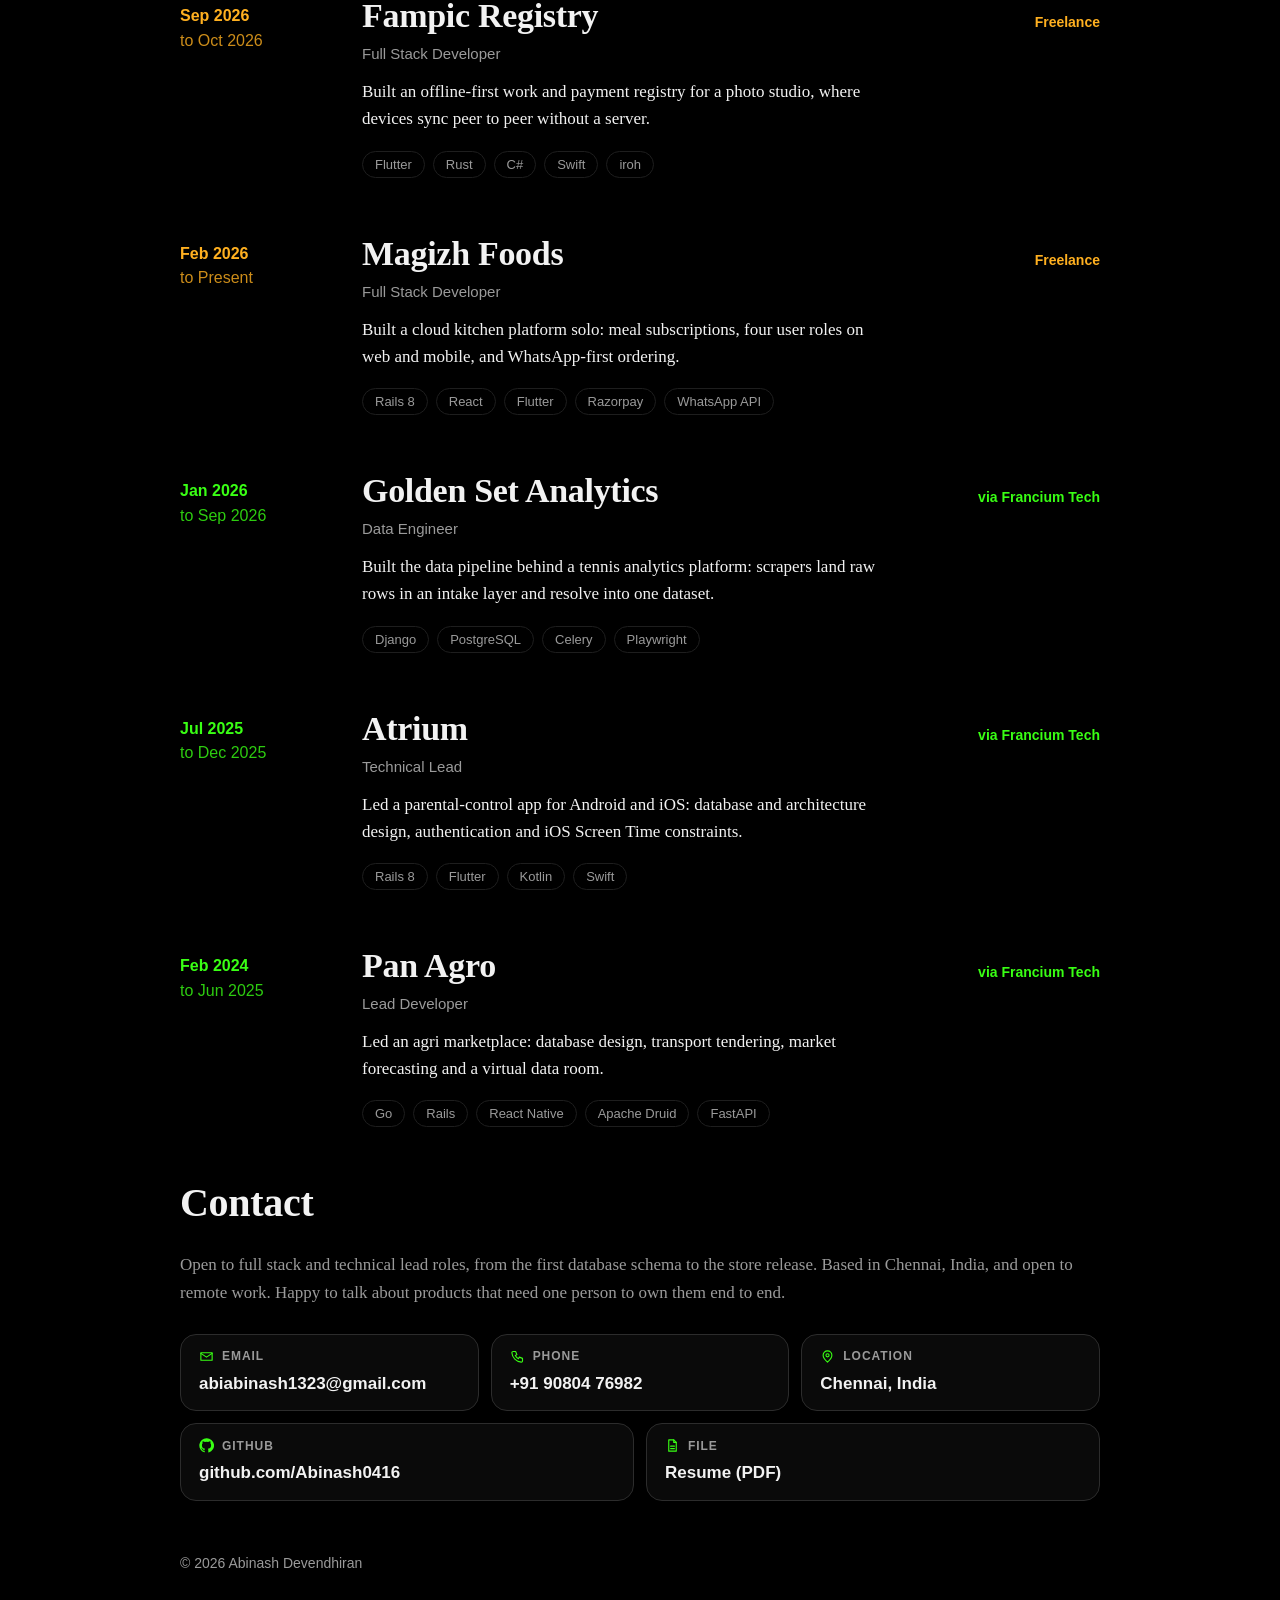
==== commit 3ec52fc7: "Add System Design wording, redesign contact badges - Add System design tag, About bio and case title" ====
--- a/index.html
+++ b/index.html
@@ -89,7 +89,7 @@
       <li><b>Frontend and mobile</b><ul class="tags"><li>React</li><li>Next.js</li><li>Vue</li><li>Nuxt</li><li>Tailwind</li><li>Redux</li><li>Flutter</li><li>Kotlin</li><li>Swift</li></ul></li>
       <li><b>Database and infra</b><ul class="tags"><li>PostgreSQL</li><li>ClickHouse</li><li>Apache Druid</li><li>Elasticsearch</li><li>Redis</li><li>MongoDB</li><li>Docker</li><li>MinIO</li><li>Railway</li><li>Firebase</li><li>AWS (S3)</li><li>OpenVPN</li></ul></li>
       <li><b>Integrations</b><ul class="tags"><li>Razorpay</li><li>Stripe</li><li>WhatsApp API</li><li>FCM</li><li>Google Maps</li><li>SendGrid</li><li>Slack API</li><li>Keycloak (SSO)</li><li>Kafka</li><li>Swagger / OpenAPI</li></ul></li>
-      <li><b>Practices</b><ul class="tags"><li>Database design</li><li>Web scraping</li><li>Data pipelines</li><li>Team leadership</li><li>Code review (AI-assisted)</li></ul></li>
+      <li><b>Practices</b><ul class="tags"><li>System design</li><li>Database design</li><li>Web scraping</li><li>Data pipelines</li><li>Team leadership</li><li>Code review (AI-assisted)</li></ul></li>
     </ul>
   </section>
 
@@ -191,11 +191,11 @@
     <h2 class="title">Contact</h2>
     <p class="about-text contact-text">Open to full stack and technical lead roles, from the first database schema to the store release. Based in Chennai, India, and open to remote work. Happy to talk about products that need one person to own them end to end.</p>
     <div class="badges">
-      <a class="badge" href="mailto:abiabinash1323@gmail.com" title="abiabinash1323@gmail.com"><svg viewBox="0 0 24 24" width="20" height="20" fill="none" stroke="currentColor" stroke-width="1.8" stroke-linecap="round" stroke-linejoin="round" aria-hidden="true"><path d="M3 6h18v12H3z"/><path d="m3 7 9 6 9-6"/></svg><span>Email</span></a>
-      <a class="badge" href="tel:+919080476982" title="+91 90804 76982"><svg viewBox="0 0 24 24" width="20" height="20" fill="none" stroke="currentColor" stroke-width="1.8" stroke-linecap="round" stroke-linejoin="round" aria-hidden="true"><path d="M5 4h4l2 5-2.5 1.5a11 11 0 0 0 5 5L15 13l5 2v4a2 2 0 0 1-2 2A16 16 0 0 1 3 6a2 2 0 0 1 2-2z"/></svg><span>Phone</span></a>
-      <a class="badge" href="https://www.google.com/maps/search/?api=1&amp;query=Chennai%2C+India" target="_blank" rel="noopener" title="Chennai, India"><svg viewBox="0 0 24 24" width="20" height="20" fill="none" stroke="currentColor" stroke-width="1.8" stroke-linecap="round" stroke-linejoin="round" aria-hidden="true"><path d="M12 21s-7-6.2-7-11a7 7 0 0 1 14 0c0 4.8-7 11-7 11z"/><circle cx="12" cy="10" r="2.5"/></svg><span>Location</span></a>
-      <a class="badge" href="https://github.com/Abinash0416" target="_blank" rel="noopener" title="github.com/Abinash0416"><svg viewBox="0 0 24 24" width="20" height="20" fill="currentColor" aria-hidden="true"><path d="M12 .5a11.5 11.5 0 0 0-3.64 22.41c.58.1.79-.25.79-.56v-2c-3.2.7-3.88-1.37-3.88-1.37-.52-1.33-1.28-1.69-1.28-1.69-1.05-.72.08-.7.08-.7 1.15.08 1.76 1.19 1.76 1.19 1.03 1.76 2.7 1.25 3.36.96.1-.75.4-1.25.73-1.54-2.56-.29-5.25-1.28-5.25-5.7 0-1.26.45-2.29 1.18-3.1-.12-.29-.51-1.46.11-3.05 0 0 .97-.31 3.17 1.18a11 11 0 0 1 5.77 0c2.2-1.49 3.17-1.18 3.17-1.18.62 1.59.23 2.76.11 3.05.74.81 1.18 1.84 1.18 3.1 0 4.43-2.7 5.4-5.27 5.69.41.36.78 1.06.78 2.14v3.17c0 .31.21.67.8.56A11.5 11.5 0 0 0 12 .5z"/></svg><span>GitHub</span></a>
-      <a class="badge" href="resume.pdf" target="_blank" rel="noopener" title="Download PDF"><svg viewBox="0 0 24 24" width="20" height="20" fill="none" stroke="currentColor" stroke-width="1.8" stroke-linecap="round" stroke-linejoin="round" aria-hidden="true"><path d="M6 3h8l4 4v14H6z"/><path d="M14 3v4h4"/><path d="M9 13h6M9 17h6"/></svg><span>Resume</span></a>
+      <a class="badge" href="mailto:abiabinash1323@gmail.com" title="abiabinash1323@gmail.com"><span class="b-top"><svg viewBox="0 0 24 24" width="20" height="20" fill="none" stroke="currentColor" stroke-width="1.8" stroke-linecap="round" stroke-linejoin="round" aria-hidden="true"><path d="M3 6h18v12H3z"/><path d="m3 7 9 6 9-6"/></svg><span class="b-label">Email</span></span><span class="b-val">abiabinash1323@gmail.com</span></a>
+      <a class="badge" href="tel:+919080476982" title="+91 90804 76982"><span class="b-top"><svg viewBox="0 0 24 24" width="20" height="20" fill="none" stroke="currentColor" stroke-width="1.8" stroke-linecap="round" stroke-linejoin="round" aria-hidden="true"><path d="M5 4h4l2 5-2.5 1.5a11 11 0 0 0 5 5L15 13l5 2v4a2 2 0 0 1-2 2A16 16 0 0 1 3 6a2 2 0 0 1 2-2z"/></svg><span class="b-label">Phone</span></span><span class="b-val">+91 90804 76982</span></a>
+      <a class="badge" href="https://www.google.com/maps/search/?api=1&amp;query=Chennai%2C+India" target="_blank" rel="noopener" title="Chennai, India"><span class="b-top"><svg viewBox="0 0 24 24" width="20" height="20" fill="none" stroke="currentColor" stroke-width="1.8" stroke-linecap="round" stroke-linejoin="round" aria-hidden="true"><path d="M12 21s-7-6.2-7-11a7 7 0 0 1 14 0c0 4.8-7 11-7 11z"/><circle cx="12" cy="10" r="2.5"/></svg><span class="b-label">Location</span></span><span class="b-val">Chennai, India</span></a>
+      <a class="badge" href="https://github.com/Abinash0416" target="_blank" rel="noopener" title="github.com/Abinash0416"><span class="b-top"><svg viewBox="0 0 24 24" width="20" height="20" fill="currentColor" aria-hidden="true"><path d="M12 .5a11.5 11.5 0 0 0-3.64 22.41c.58.1.79-.25.79-.56v-2c-3.2.7-3.88-1.37-3.88-1.37-.52-1.33-1.28-1.69-1.28-1.69-1.05-.72.08-.7.08-.7 1.15.08 1.76 1.19 1.76 1.19 1.03 1.76 2.7 1.25 3.36.96.1-.75.4-1.25.73-1.54-2.56-.29-5.25-1.28-5.25-5.7 0-1.26.45-2.29 1.18-3.1-.12-.29-.51-1.46.11-3.05 0 0 .97-.31 3.17 1.18a11 11 0 0 1 5.77 0c2.2-1.49 3.17-1.18 3.17-1.18.62 1.59.23 2.76.11 3.05.74.81 1.18 1.84 1.18 3.1 0 4.43-2.7 5.4-5.27 5.69.41.36.78 1.06.78 2.14v3.17c0 .31.21.67.8.56A11.5 11.5 0 0 0 12 .5z"/></svg><span class="b-label">GitHub</span></span><span class="b-val">github.com/Abinash0416</span></a>
+      <a class="badge" href="resume.pdf" target="_blank" rel="noopener" title="Download PDF"><span class="b-top"><svg viewBox="0 0 24 24" width="20" height="20" fill="none" stroke="currentColor" stroke-width="1.8" stroke-linecap="round" stroke-linejoin="round" aria-hidden="true"><path d="M6 3h8l4 4v14H6z"/><path d="M14 3v4h4"/><path d="M9 13h6M9 17h6"/></svg><span class="b-label">File</span></span><span class="b-val">Resume (PDF)</span></a>
     </div>
   </section>
 </main>
--- a/style.css
+++ b/style.css
@@ -210,8 +210,15 @@
 .tl-bar.base { background: color-mix(in srgb, var(--accent) 28%, #000); color: var(--ink); }
 .tl-lane.static:hover { background: none; }
 .tl-out.right { padding-right: 0; padding-left: 10px; }
-.badges { display: flex; flex-wrap: wrap; gap: 12px; margin-top: 28px; }
-.badge { display: inline-flex; align-items: center; gap: 12px; padding: 12px 22px 12px 18px; border: 1px solid #2c2c2c; border-radius: 999px; background: var(--surface); color: var(--ink); text-decoration: none; font: 600 16px/1 Arial, Helvetica, sans-serif; transition: border-color .2s ease, transform .2s ease; }
+.badges { display: grid; grid-template-columns: repeat(6, 1fr); gap: 12px; margin-top: 28px; }
+.badges .badge { grid-column: span 2; }
+.badges .badge:nth-child(n+4) { grid-column: span 3; }
+@media (max-width: 640px) { .badges { grid-template-columns: 1fr; } .badges .badge, .badges .badge:nth-child(n+4) { grid-column: auto; } }
+.badge { display: flex; flex-direction: column; gap: 10px; padding: 14px 22px 16px 18px; border: 1px solid #2c2c2c; border-radius: 16px; background: var(--surface); color: var(--ink); text-decoration: none; transition: border-color .2s ease, transform .2s ease; }
+.badge .b-top { display: flex; align-items: center; gap: 8px; }
+.badge .b-top svg { width: 15px; height: 15px; }
+.badge .b-label { font: 600 12px/1 Arial, Helvetica, sans-serif; letter-spacing: .08em; text-transform: uppercase; color: var(--muted); }
+.badge .b-val { font: 600 17px/1.2 Arial, Helvetica, sans-serif; color: var(--ink); }
 .badge svg { color: var(--accent); flex: none; }
 .badge:hover { border-color: var(--accent); transform: translateY(-2px); }
 .badge:focus-visible { outline: 2px solid var(--accent); outline-offset: 3px; }
